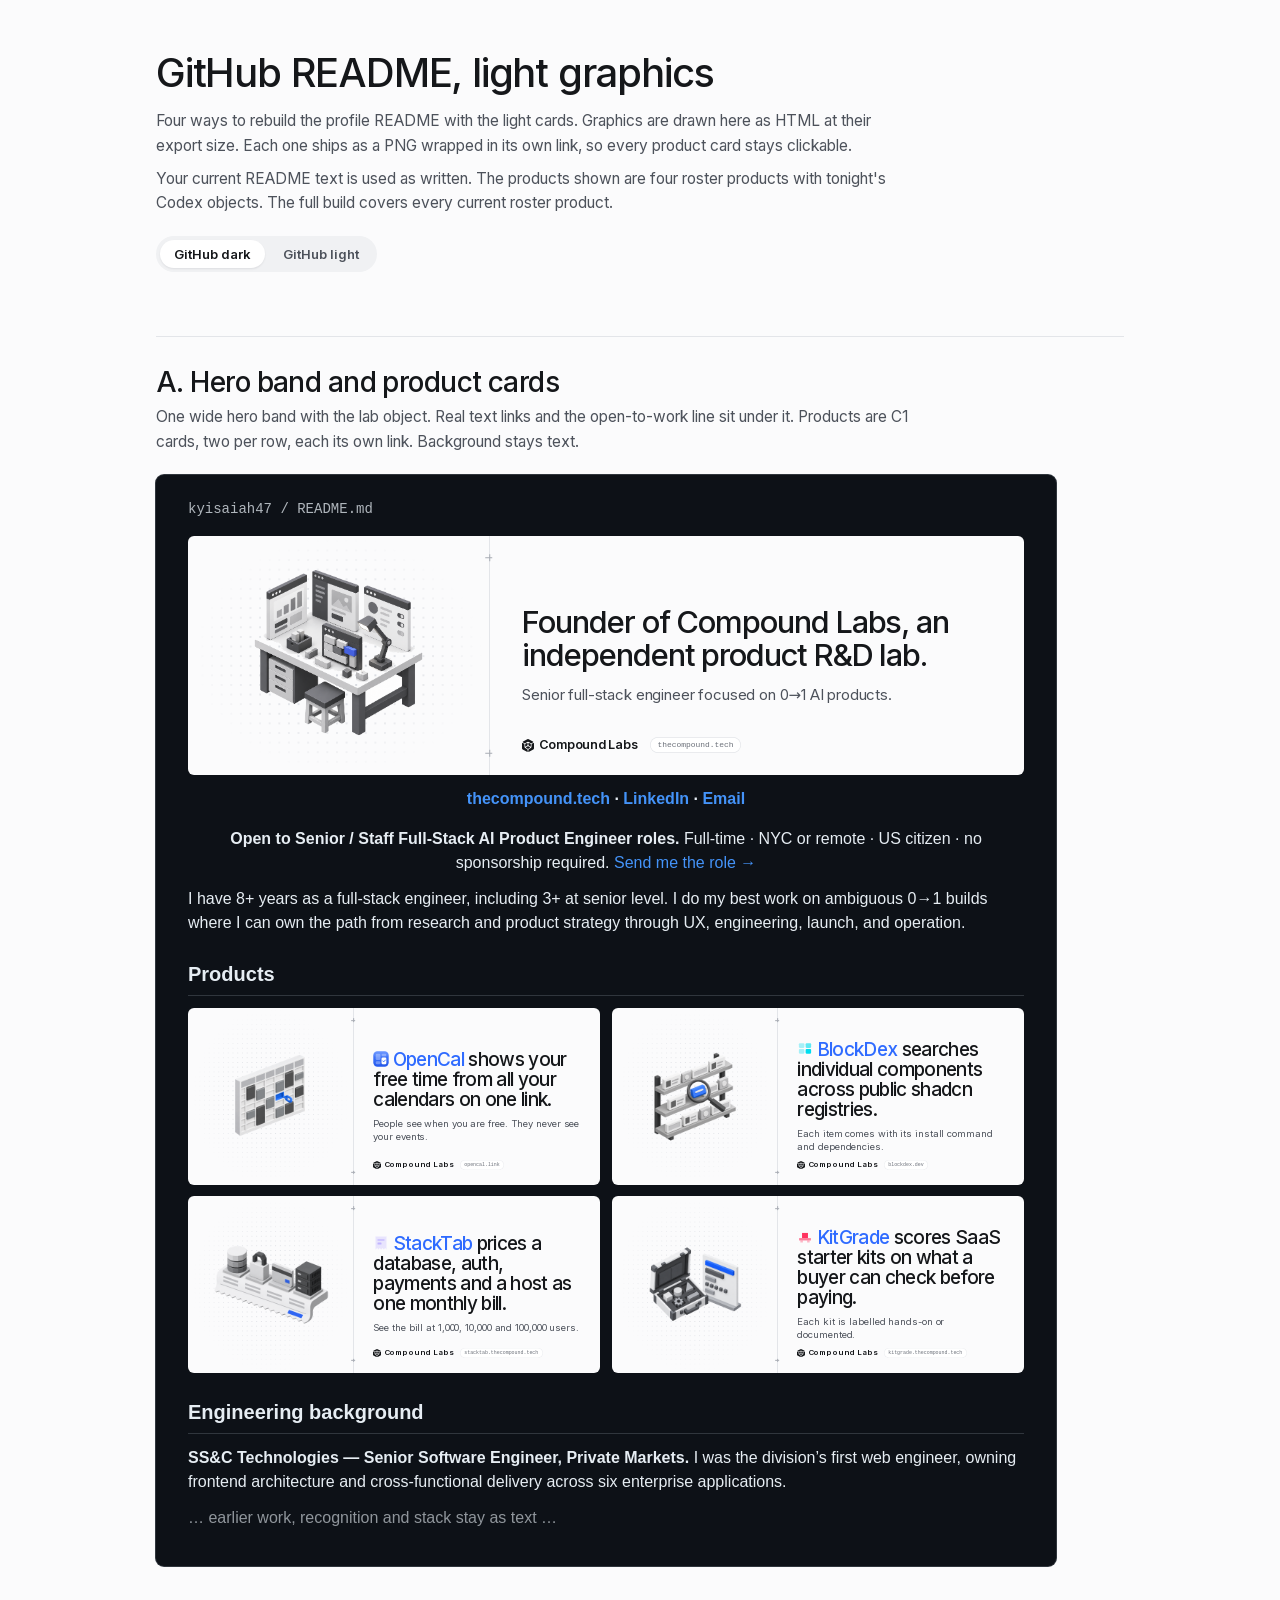
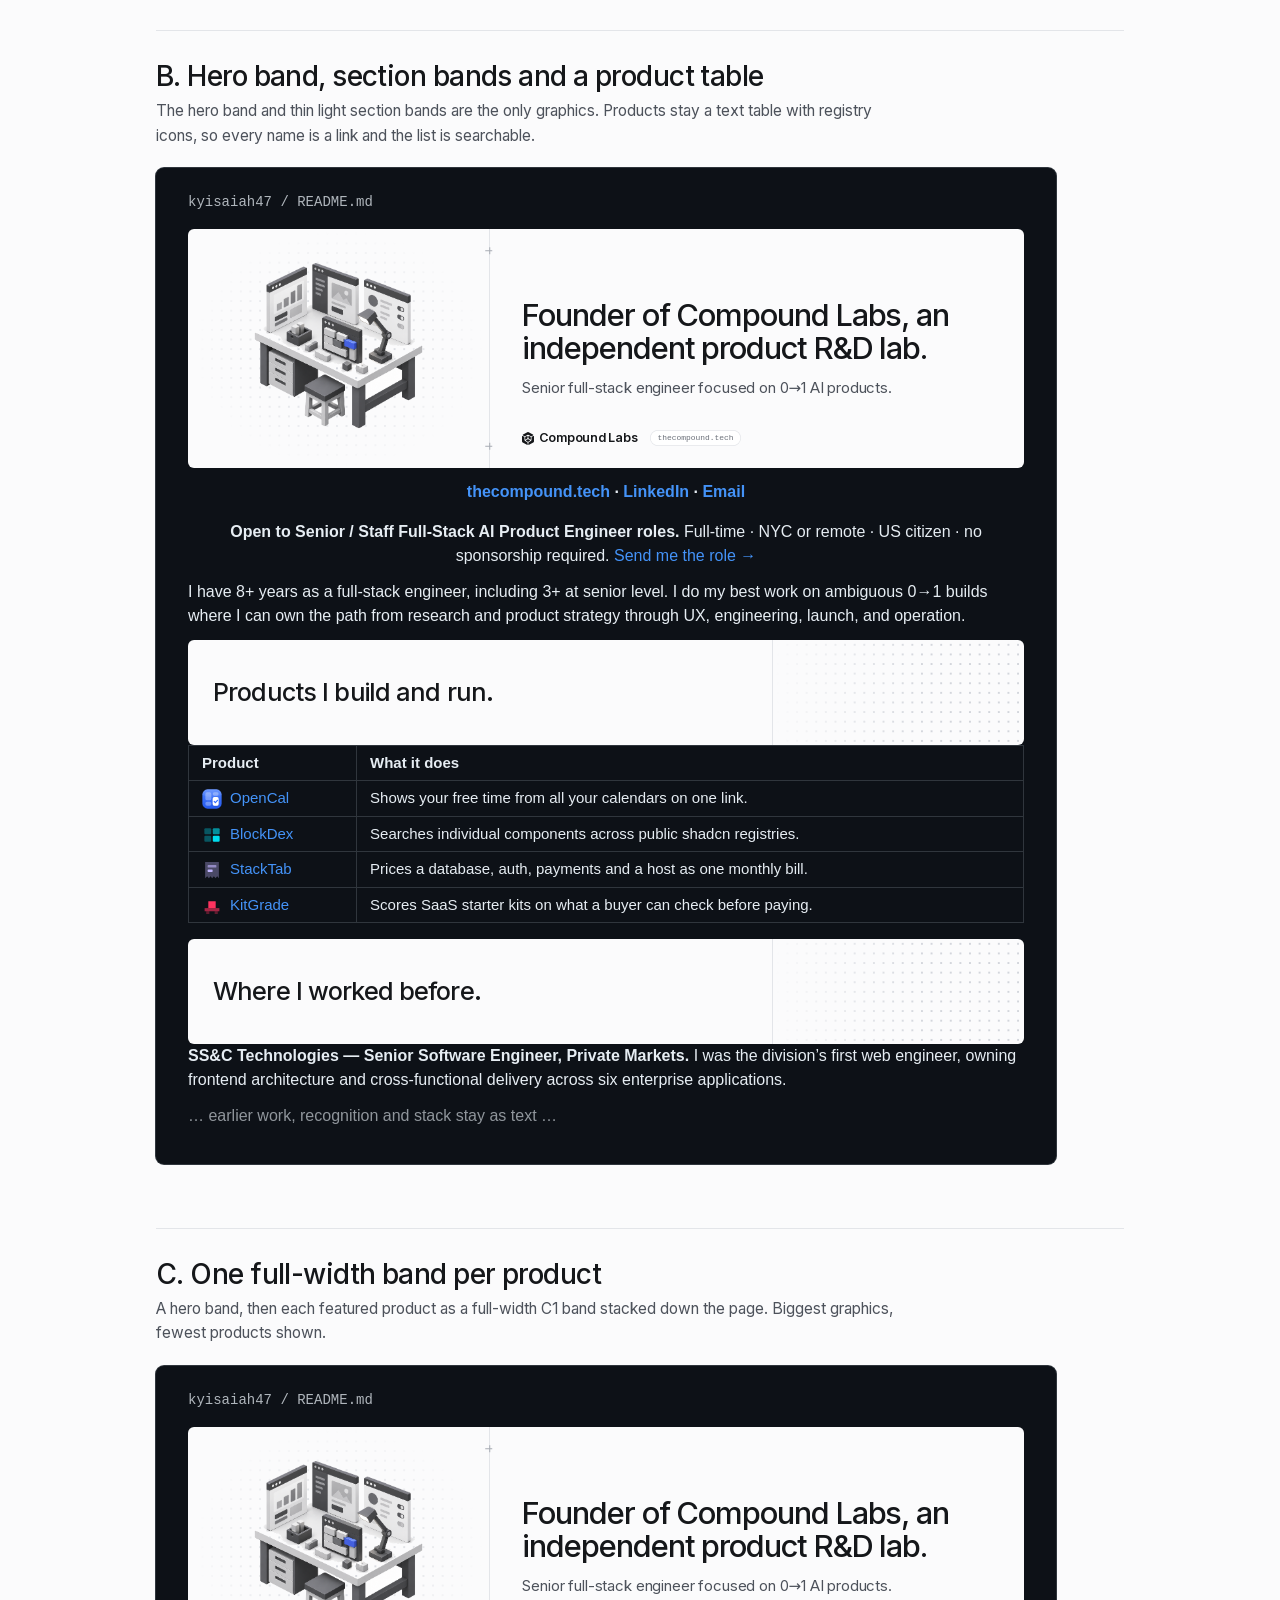
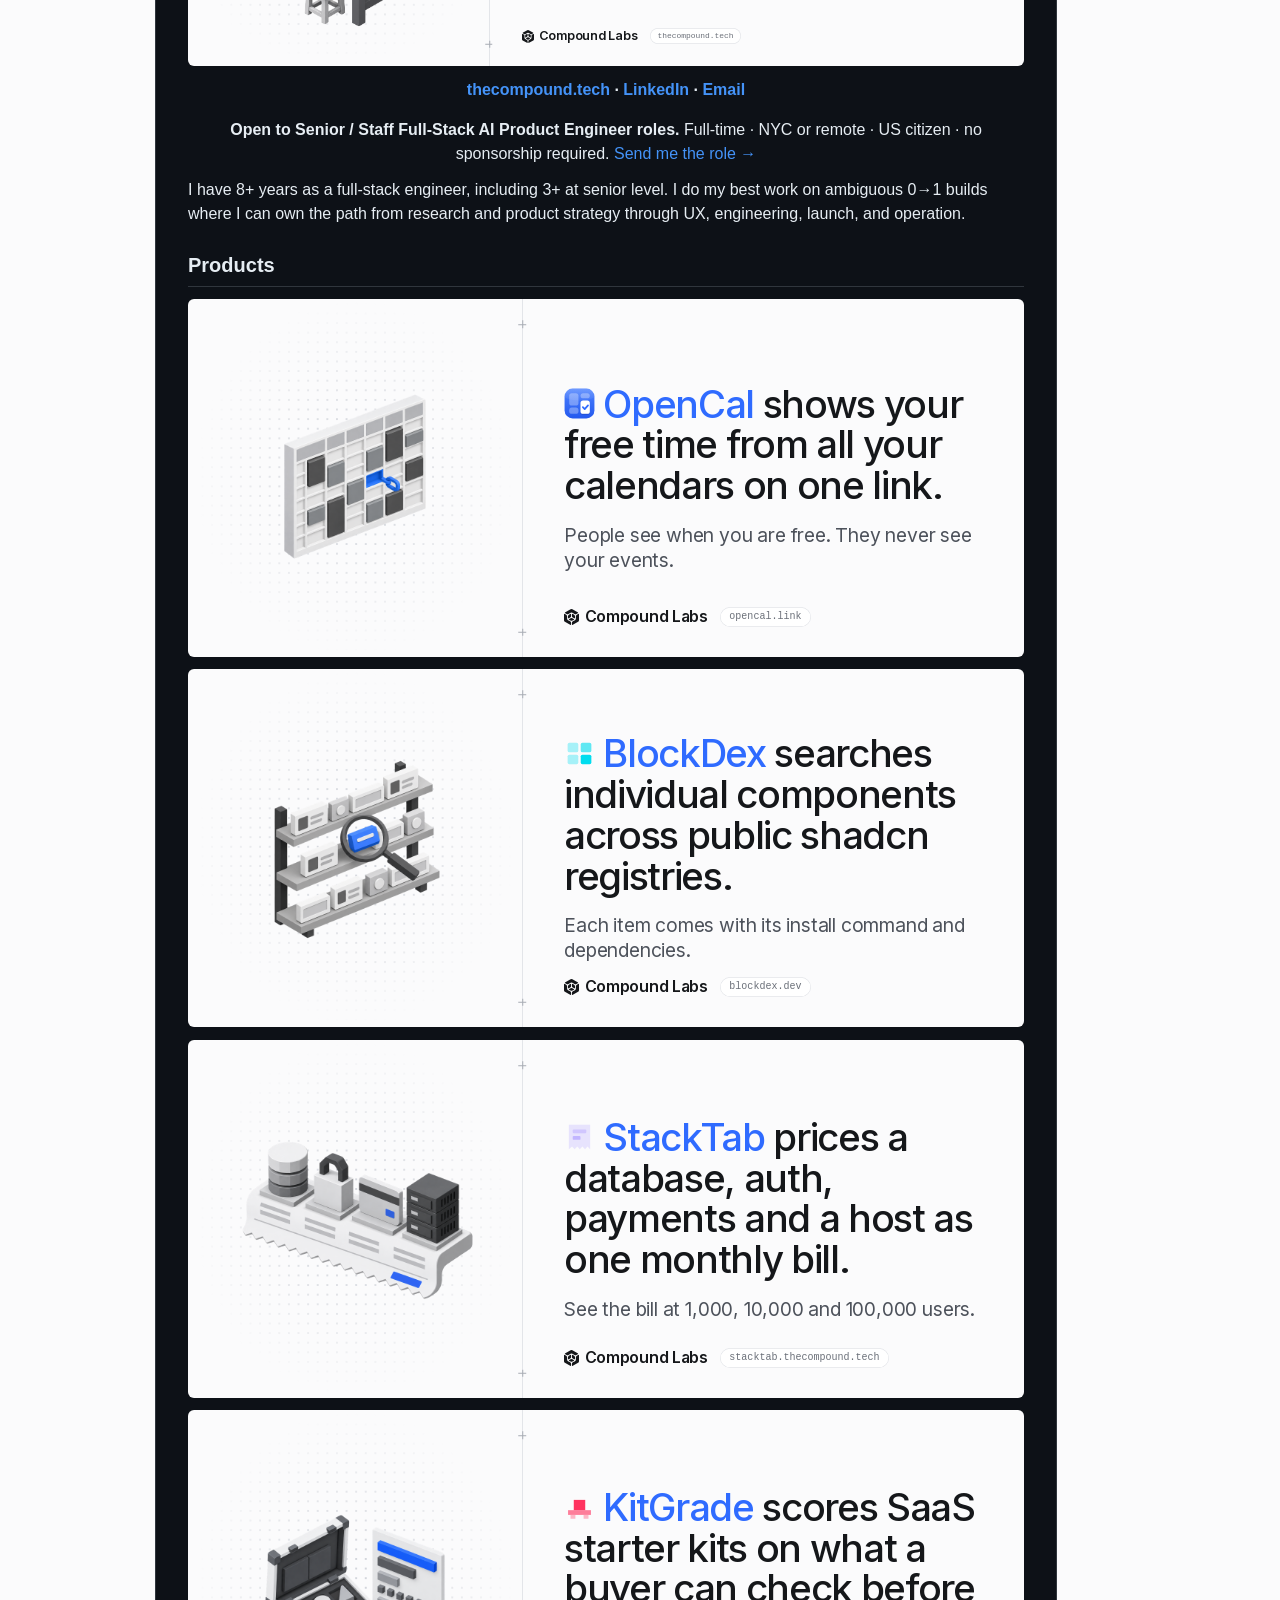
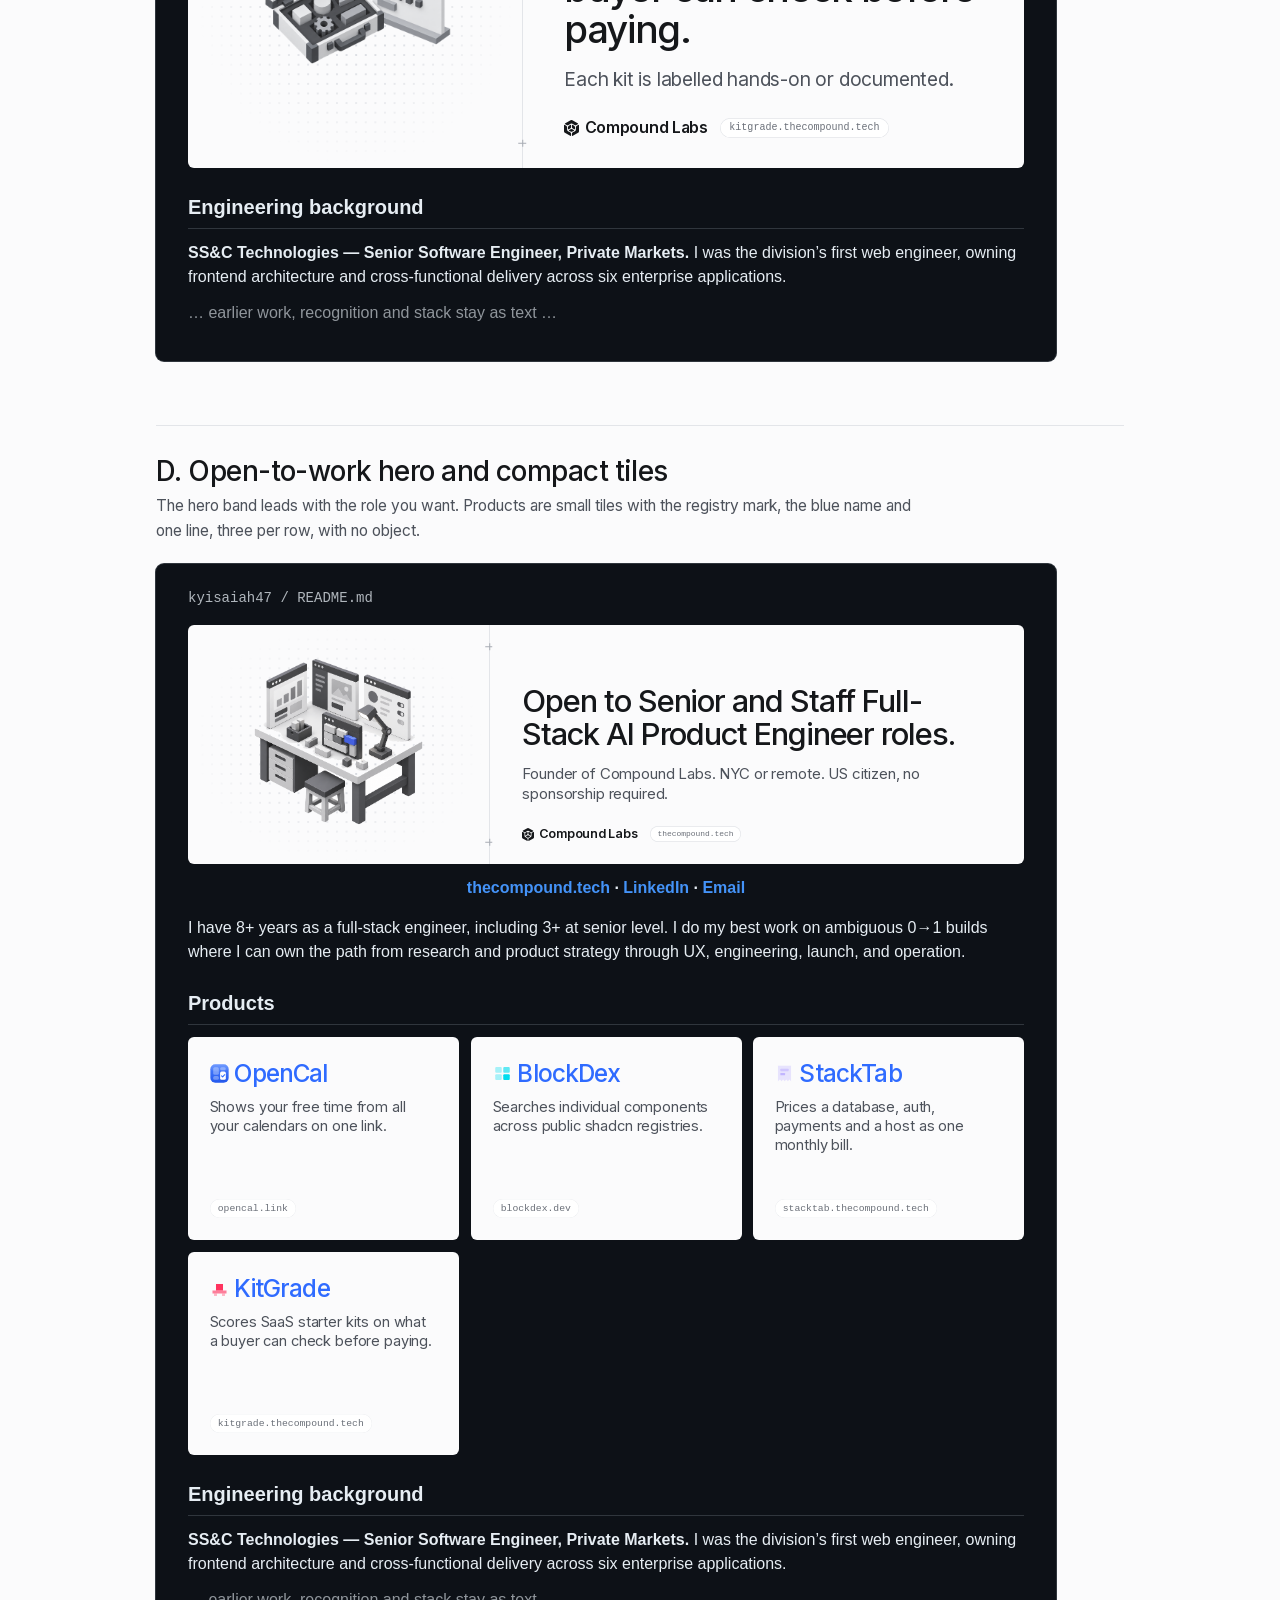
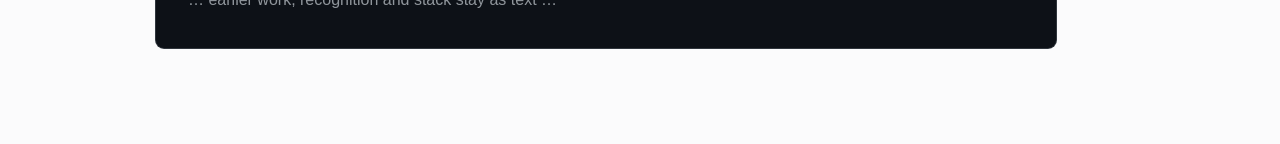
==== review/readme-light-2026-10-16/index.html @ 4b540430 "README review: four light-graphics layouts for the profile README Co-Authored-By: Claude Opus 5.5 (1" ====
<!doctype html>
<html lang="en">
<head>
<meta charset="utf-8">
<meta name="viewport" content="width=device-width,initial-scale=1">
<title>GitHub README review</title>
<style>
@font-face{font-family:Inter;src:url(inter-latin.woff2) format('woff2');font-weight:100 900;font-display:block}
:root{--ground:#fbfbfc;--ink:#15171a;--ink2:#4d525b;--ink3:#6b7079;--rule:#e3e5e9;--blue:#2f6bff}
*{box-sizing:border-box}
body{margin:0;background:var(--ground);color:var(--ink);font-family:Inter,system-ui,sans-serif;-webkit-font-smoothing:antialiased}
.page{max-width:1000px;margin:0 auto;padding:48px 16px 96px}
.page>h1{font-weight:500;letter-spacing:-.03em;font-size:40px;margin:0 0 12px}
.page>p{color:var(--ink2);font-size:15.5px;line-height:1.6;max-width:760px;margin:0 0 8px}
.toggle{display:inline-flex;gap:4px;background:#f0f1f3;border-radius:999px;padding:4px;margin:12px 0 0}
.toggle button{border:0;background:transparent;font:600 13px Inter,sans-serif;color:var(--ink2);padding:6px 14px;border-radius:999px;cursor:pointer}
.toggle button.on{background:#fff;color:var(--ink);box-shadow:0 1px 2px rgba(15,17,20,.08)}
section.v{margin-top:64px;border-top:1px solid var(--rule);padding-top:28px}
section.v>h2{font-weight:500;letter-spacing:-.02em;font-size:28px;margin:0 0 6px}
section.v>p{color:var(--ink2);font-size:15.5px;line-height:1.6;margin:0 0 20px;max-width:760px}
.gh{border-radius:8px;padding:24px 32px;max-width:900px;font-family:-apple-system,BlinkMacSystemFont,"Segoe UI","Noto Sans",Helvetica,Arial,sans-serif;font-size:16px;line-height:1.5}
.gh.dark{background:#0d1117;color:#e6edf3;box-shadow:0 0 0 1px #30363d}
.gh.light{background:#fff;color:#1f2328;box-shadow:0 0 0 1px #d1d9e0}
.gh .bar{font-size:14px;margin-bottom:16px;opacity:.75;font-family:ui-monospace,SFMono-Regular,Menlo,monospace}
.gh h3{font-size:20px;font-weight:600;margin:24px 0 12px;padding-bottom:6px;border-bottom:1px solid #30363d}
.gh.light h3{border-color:#d1d9e0}
.gh a{color:#4493f8;text-decoration:none}.gh.light a{color:#0969da}
.gh p,.gh li{margin:0 0 12px}
.gh .center{text-align:center}
.gh .links{text-align:center;font-weight:600;margin:12px 0 16px}
.gh table{border-collapse:collapse;width:100%;margin:0 0 16px;font-size:15px}
.gh td,.gh th{border:1px solid #30363d;padding:6px 13px;text-align:left}
.gh.light td,.gh.light th{border-color:#d1d9e0}
.gh td img{width:20px;height:20px;vertical-align:middle;margin-right:8px}
.gh .g2{display:grid;grid-template-columns:1fr 1fr;gap:12px;margin:0 0 16px}
.gh .g3{display:grid;grid-template-columns:1fr 1fr 1fr;gap:12px;margin:0 0 16px}
.gh .stack>*{margin-bottom:12px}
.gfx{container-type:inline-size;width:100%;position:relative;overflow:hidden;border-radius:6px;display:block}
.gfx .c{position:absolute;inset:0;font-family:Inter,system-ui,sans-serif;color:var(--ink);background:var(--ground)}
.gfx .dots{position:absolute;inset:0;background-image:radial-gradient(circle,#d3d6dc .09cqw,transparent .11cqw);background-size:1.15cqw 1.15cqw}
.gfx .rail{position:absolute;top:0;bottom:0;width:1px;background:var(--rule)}
.gfx .plus{position:absolute;width:.9cqw;height:.9cqw;transform:translate(-50%,-50%)}
.gfx .plus:before,.gfx .plus:after{content:"";position:absolute;background:#a9adb5}
.gfx .plus:before{left:50%;top:0;width:1px;height:100%}.gfx .plus:after{top:50%;left:0;height:1px;width:100%}
.gfx .obj{position:absolute;object-fit:contain}
.gfx .h{font-weight:500;letter-spacing:-.035em;line-height:1.06;margin:0}
.gfx .s{font-weight:400;letter-spacing:-.01em;line-height:1.3;color:var(--ink2);margin:0}
.gfx .lock{position:absolute;display:flex;align-items:center;gap:.9cqw;font-weight:600;letter-spacing:-.02em;white-space:nowrap}
.gfx .pill{display:inline-flex;align-items:center;font-family:ui-monospace,"SF Mono",Menlo,monospace;font-weight:400;background:#fff;box-shadow:inset 0 0 0 .08cqw var(--rule);border-radius:999px;color:var(--ink3);letter-spacing:0}
.gfx .nm{color:var(--blue)}
.gfx .pm{display:inline-block;height:.8em;width:auto;vertical-align:-.04em;margin-right:.22em}
.gfx .pending{position:absolute;display:flex;align-items:center;justify-content:center;color:var(--ink3);font-size:1.4cqw;border-radius:1cqw;background:repeating-linear-gradient(45deg,#f4f5f7 0 .6cqw,#eceef1 .6cqw 1.2cqw)}
.hero{aspect-ratio:7/2}
.hero .dots{right:auto;width:36cqw;-webkit-mask-image:radial-gradient(ellipse 60% 62% at 50% 50%,#000 15%,transparent 80%);mask-image:radial-gradient(ellipse 60% 62% at 50% 50%,#000 15%,transparent 80%)}
.hero .rail{left:36cqw}.hero .plus.a{left:36cqw;top:2.6cqw}.hero .plus.b{left:36cqw;top:auto;bottom:2.6cqw;transform:translate(-50%,50%)}
.hero .obj{left:2cqw;top:2cqw;width:32cqw;height:24.6cqw}
.hero .txt{position:absolute;left:40cqw;right:4cqw;top:0;bottom:0;display:flex;flex-direction:column;justify-content:center}
.hero .h{font-size:3.7cqw}
.hero .s{font-size:1.8cqw;margin-top:1.6cqw}
.hero .lock{left:40cqw;bottom:2.4cqw;font-size:1.5cqw}
.hero .lock .pill{font-size:.95cqw;height:1.9cqw;padding:0 .9cqw;margin-left:.6cqw}
.card{aspect-ratio:7/3}
.card .dots{right:auto;width:40cqw;-webkit-mask-image:radial-gradient(ellipse 60% 62% at 50% 50%,#000 15%,transparent 80%);mask-image:radial-gradient(ellipse 60% 62% at 50% 50%,#000 15%,transparent 80%)}
.card .rail{left:40cqw}.card .plus.a{left:40cqw;top:3cqw}.card .plus.b{left:40cqw;top:auto;bottom:3cqw;transform:translate(-50%,50%)}
.card .obj{left:3cqw;top:4cqw;width:34cqw;height:34.8cqw}
.card .txt{position:absolute;left:45cqw;right:5cqw;top:0;bottom:0;display:flex;flex-direction:column;justify-content:center}
.card .h{font-size:4.6cqw}
.card .s{font-size:2.3cqw;margin-top:2cqw}
.card .lock{left:45cqw;bottom:3.4cqw;font-size:1.9cqw}
.card .lock .pill{font-size:1.2cqw;height:2.4cqw;padding:0 1.1cqw;margin-left:.6cqw}
.tile{aspect-ratio:4/3}
.tile .dots{-webkit-mask-image:radial-gradient(ellipse 70% 60% at 80% 20%,#000 10%,transparent 75%);mask-image:radial-gradient(ellipse 70% 60% at 80% 20%,#000 10%,transparent 75%)}
.tile .txt{position:absolute;left:8cqw;right:8cqw;top:9cqw}
.tile .h{font-size:9cqw}
.tile .s{font-size:5.4cqw;margin-top:4cqw}
.tile .pill{position:absolute;left:8cqw;bottom:8cqw;font-size:3.6cqw;height:7cqw;padding:0 3cqw}
.band{aspect-ratio:8/1}
.band .dots{left:auto;width:30cqw;-webkit-mask-image:linear-gradient(90deg,transparent,#000 60%);mask-image:linear-gradient(90deg,transparent,#000 60%)}
.band .txt{position:absolute;left:3cqw;top:0;bottom:0;display:flex;align-items:center}
.band .h{font-size:3cqw}
.band .rail{left:auto;right:30cqw}
</style>
</head>
<body>
<div class="page">
  <h1>GitHub README, light graphics</h1>
  <p>Four ways to rebuild the profile README with the light cards. Graphics are drawn here as HTML at their export size. Each one ships as a PNG wrapped in its own link, so every product card stays clickable.</p>
  <p>Your current README text is used as written. The products shown are four roster products with tonight's Codex objects. The full build covers every current roster product.</p>
  <div class="toggle"><button data-t="dark" class="on">GitHub dark</button><button data-t="light">GitHub light</button></div>
  <div id="variants"></div>
</div>
<script>
const LAB = "<span class=\"compound-lockup\" data-compound-lockup=\"1\" style=\"display:inline-flex;align-items:center;gap:0.34em;white-space:nowrap\"><img src=\"[data-uri]\" alt=\"\" style=\"display:block;flex:none;height:1.05em;width:auto;margin:0;padding:0\"><span>Compound Labs</span></span>";
const CL = "Compound Labs";
const P = [
  { key:'opencal', name:'OpenCal', url:'opencal.link', h:'shows your free time from all your calendars on one link.', s:'People see when you are free. They never see your events.' },
  { key:'blockdex', name:'BlockDex', url:'blockdex.dev', h:'searches individual components across public shadcn registries.', s:'Each item comes with its install command and dependencies.' },
  { key:'stacktab', name:'StackTab', url:'stacktab.thecompound.tech', h:'prices a database, auth, payments and a host as one monthly bill.', s:'See the bill at 1,000, 10,000 and 100,000 users.' },
  { key:'kitgrade', name:'KitGrade', url:'kitgrade.thecompound.tech', h:'scores SaaS starter kits on what a buyer can check before paying.', s:'Each kit is labelled hands-on or documented.' },
];
const obj = (k, cls='obj') => `<img class="${cls}" src="objects/${k}.png" alt="" onerror="this.outerHTML='<div class=&quot;${cls} pending&quot;>Codex object rendering</div>'">`;
const mark = (k) => `<img class="pm" src="marks/${k}.svg" alt="">`;
const grid = '<div class="dots"></div><div class="rail"></div><div class="plus a"></div><div class="plus b"></div>';
const hero = (h, s, pill='thecompound.tech') => `<a class="gfx hero"><div class="c">${grid}${obj('hero')}<div class="txt"><p class="h">${h}</p><p class="s">${s}</p></div><div class="lock">${LAB}<span class="pill">${pill}</span></div></div></a>`;
const card = (p) => `<a class="gfx card" href="https://${p.url}"><div class="c">${grid}${obj(p.key)}<div class="txt"><p class="h">${mark(p.key)}<span class="nm">${p.name}</span> ${p.h}</p><p class="s">${p.s}</p></div><div class="lock">${LAB}<span class="pill">${p.url}</span></div></div></a>`;
const tile = (p) => `<a class="gfx tile" href="https://${p.url}"><div class="c"><div class="dots"></div><div class="txt"><p class="h">${mark(p.key)}<span class="nm">${p.name}</span></p><p class="s">${p.h.charAt(0).toUpperCase()+p.h.slice(1)}</p></div><span class="pill">${p.url}</span></div></a>`;
const band = (t) => `<div class="gfx band"><div class="c"><div class="dots"></div><div class="rail"></div><div class="txt"><p class="h">${t}</p></div></div></div>`;
const links = `<p class="links"><a>thecompound.tech</a> · <a>LinkedIn</a> · <a>Email</a></p>`;
const otw = `<p class="center"><strong>Open to Senior / Staff Full-Stack AI Product Engineer roles.</strong> Full-time · NYC or remote · US citizen · no sponsorship required. <a>Send me the role →</a></p>`;
const intro = `<p>I have 8+ years as a full-stack engineer, including 3+ at senior level. I do my best work on ambiguous 0→1 builds where I can own the path from research and product strategy through UX, engineering, launch, and operation.</p>`;
const bg = `<h3>Engineering background</h3><p><strong>SS&amp;C Technologies — Senior Software Engineer, Private Markets.</strong> I was the division’s first web engineer, owning frontend architecture and cross-functional delivery across six enterprise applications.</p><p style="opacity:.6">… earlier work, recognition and stack stay as text …</p>`;
const table = `<table><tr><th>Product</th><th>What it does</th></tr>${P.map(p=>`<tr><td nowrap><img src="marks/${p.key}.svg" alt=""><a>${p.name}</a></td><td>${p.h.charAt(0).toUpperCase()+p.h.slice(1)}</td></tr>`).join('')}</table>`;
const H = `Founder of ${CL}, an independent product R&amp;D lab.`;
const S = 'Senior full-stack engineer focused on 0→1 AI products.';
const V = [
  { id:'A', t:'A. Hero band and product cards', n:'One wide hero band with the lab object. Real text links and the open-to-work line sit under it. Products are C1 cards, two per row, each its own link. Background stays text.',
    body:()=>`${hero(H,S)}${links}${otw}${intro}<h3>Products</h3><div class="g2">${P.map(card).join('')}</div>${bg}` },
  { id:'B', t:'B. Hero band, section bands and a product table', n:'The hero band and thin light section bands are the only graphics. Products stay a text table with registry icons, so every name is a link and the list is searchable.',
    body:()=>`${hero(H,S)}${links}${otw}${intro}${band('Products I build and run.')}${table}${band('Where I worked before.')}${bg.replace('<h3>Engineering background</h3>','')}` },
  { id:'C', t:'C. One full-width band per product', n:'A hero band, then each featured product as a full-width C1 band stacked down the page. Biggest graphics, fewest products shown.',
    body:()=>`${hero(H,S)}${links}${otw}${intro}<h3>Products</h3><div class="stack">${P.map(card).join('')}</div>${bg}` },
  { id:'D', t:'D. Open-to-work hero and compact tiles', n:'The hero band leads with the role you want. Products are small tiles with the registry mark, the blue name and one line, three per row, with no object.',
    body:()=>`${hero('Open to Senior and Staff Full-Stack AI Product Engineer roles.',`Founder of ${CL}. NYC or remote. US citizen, no sponsorship required.`)}${links}${intro}<h3>Products</h3><div class="g3">${P.map(tile).join('')}</div>${bg}` },
];
function render(theme){
  document.getElementById('variants').innerHTML = V.map(v=>`<section class="v"><h2>${v.t}</h2><p>${v.n}</p><div class="gh ${theme}"><div class="bar">kyisaiah47 / README.md</div>${v.body()}</div></section>`).join('');
}
render('dark');
document.querySelectorAll('.toggle button').forEach(b=>b.onclick=()=>{document.querySelectorAll('.toggle button').forEach(x=>x.classList.toggle('on',x===b));render(b.dataset.t);});
</script>
</body>
</html>
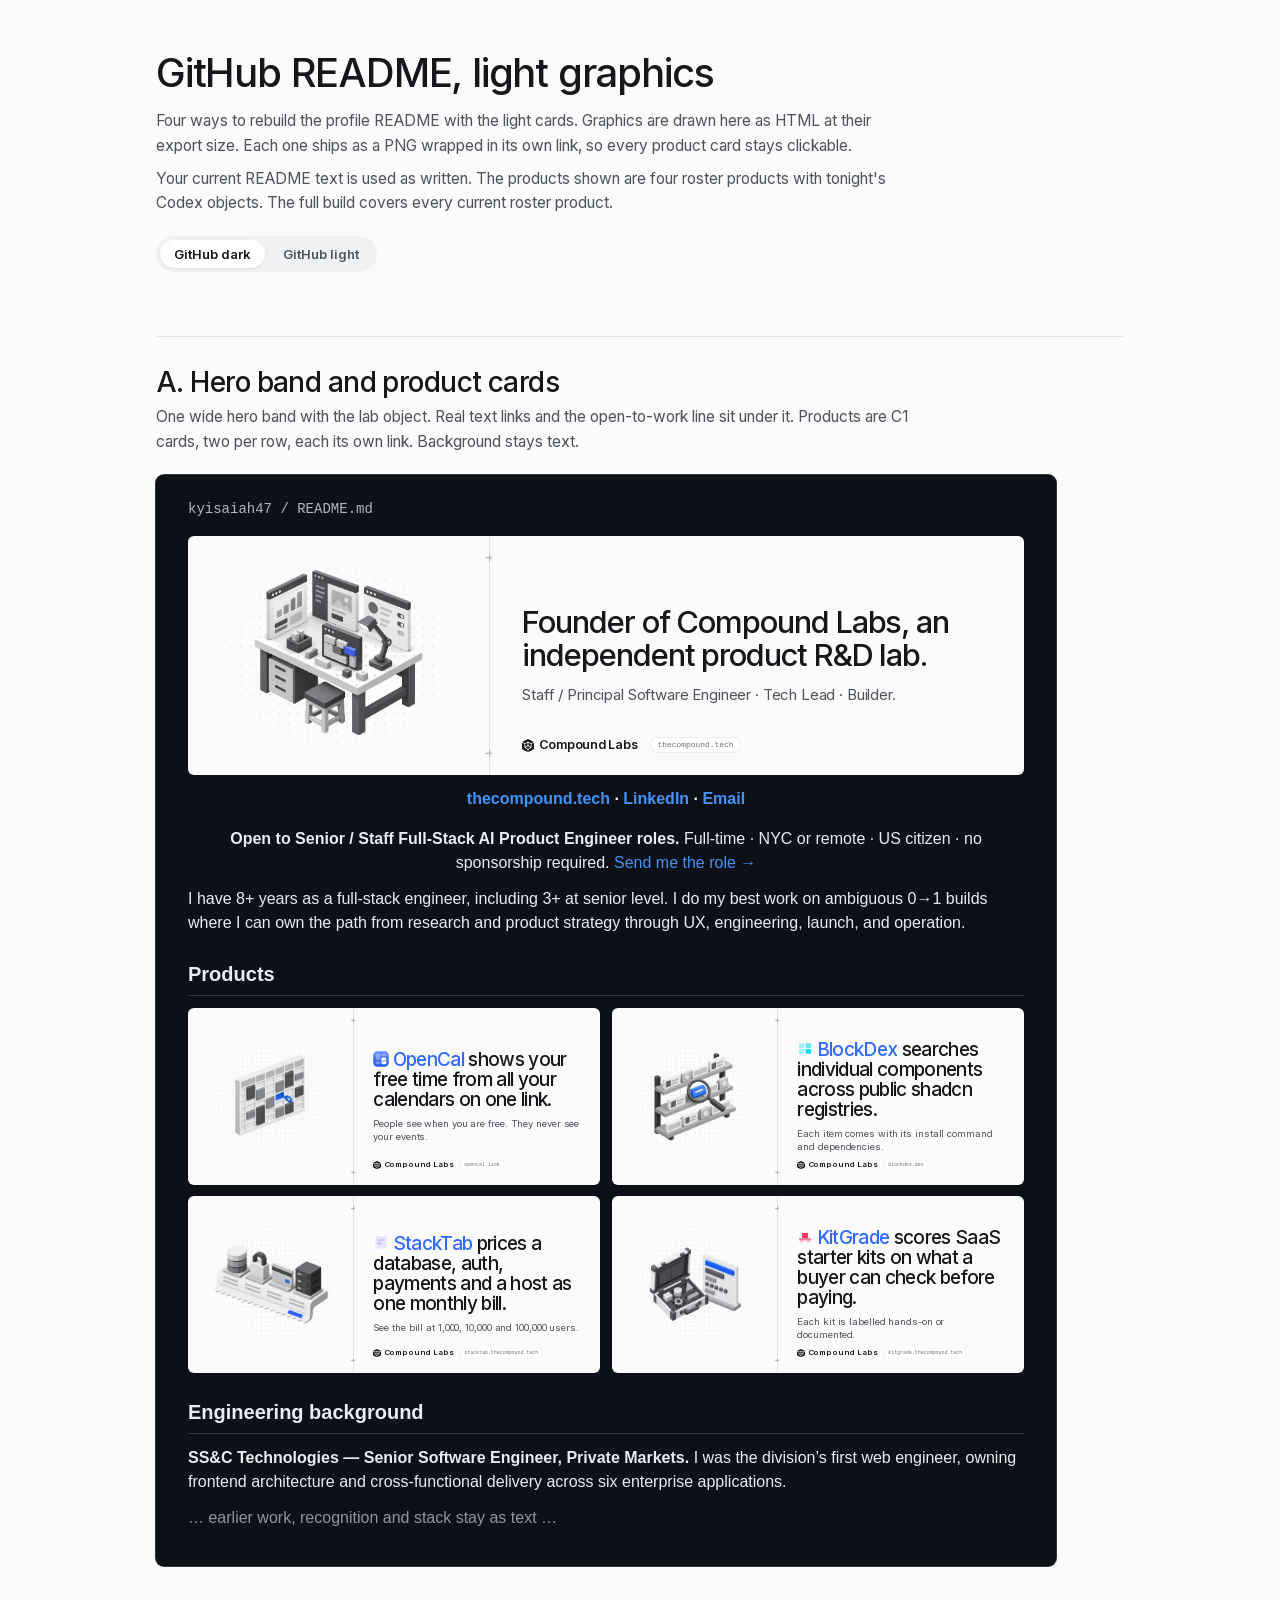
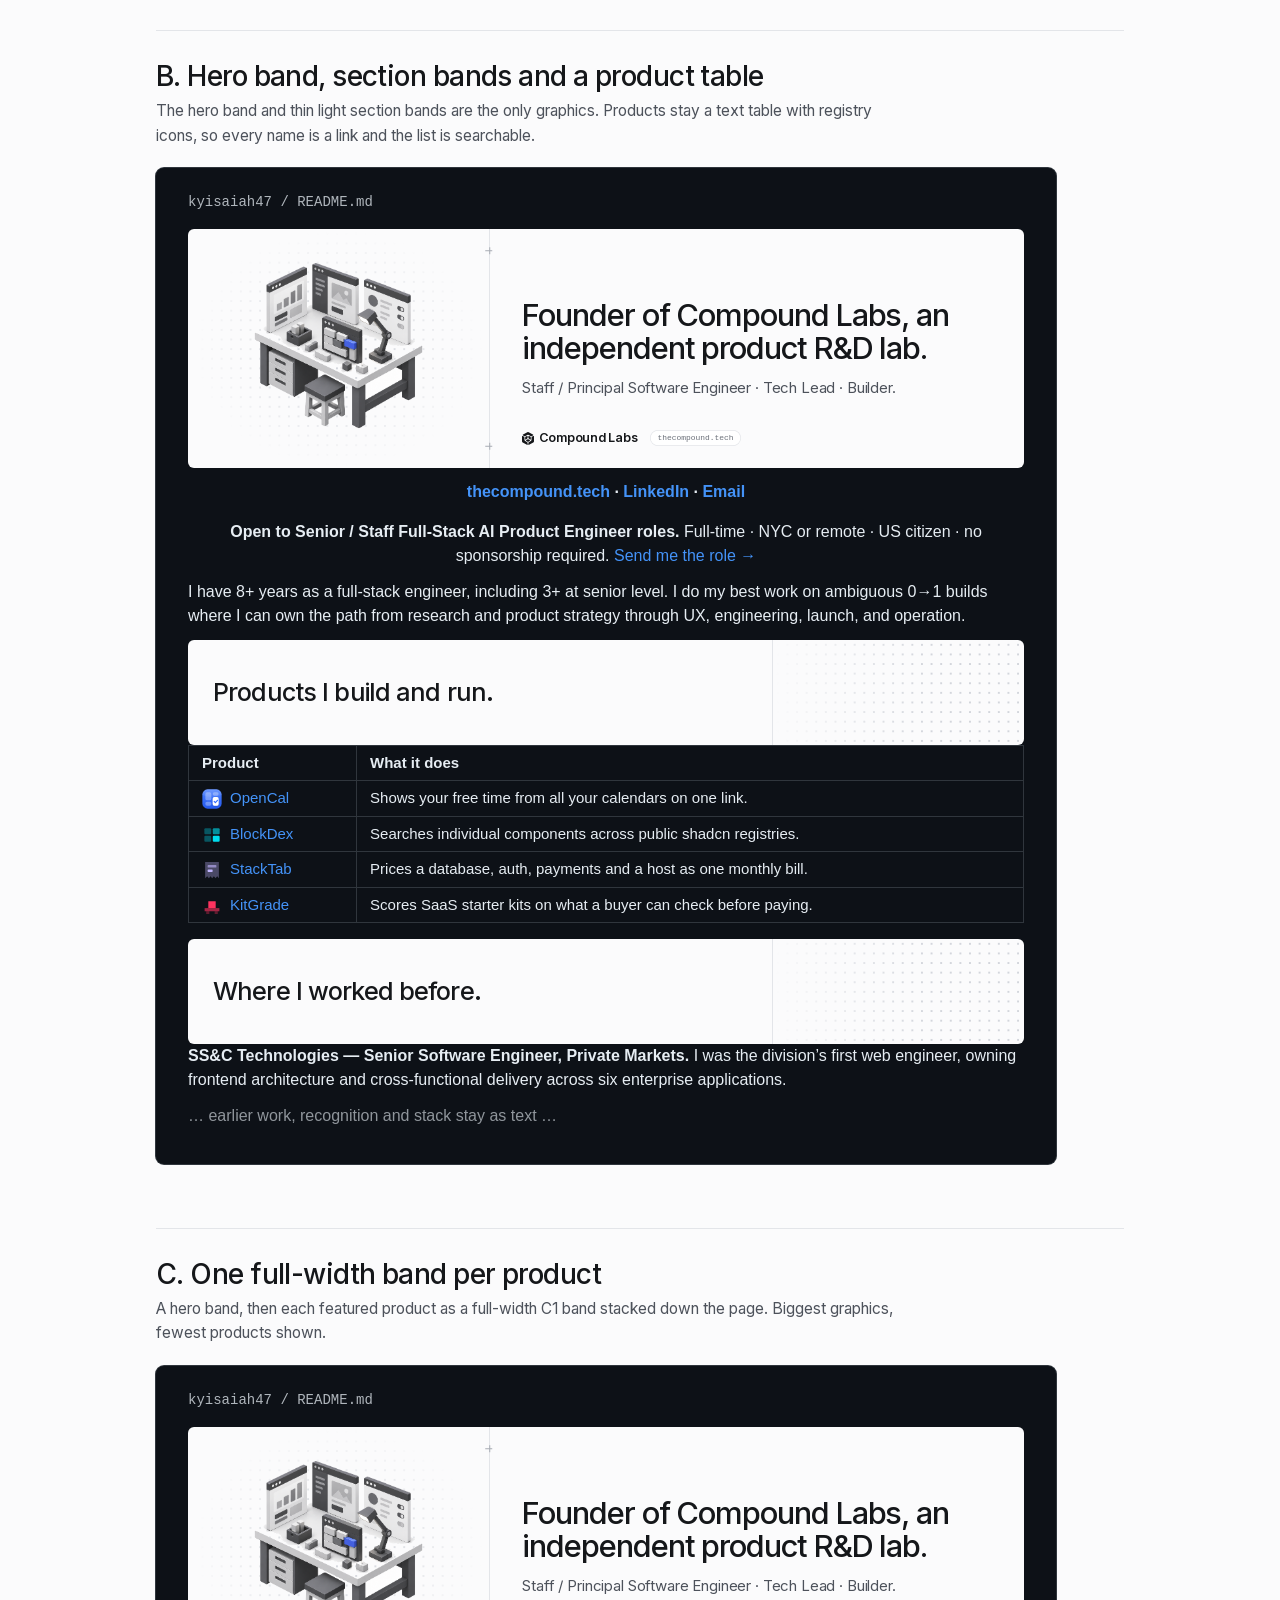
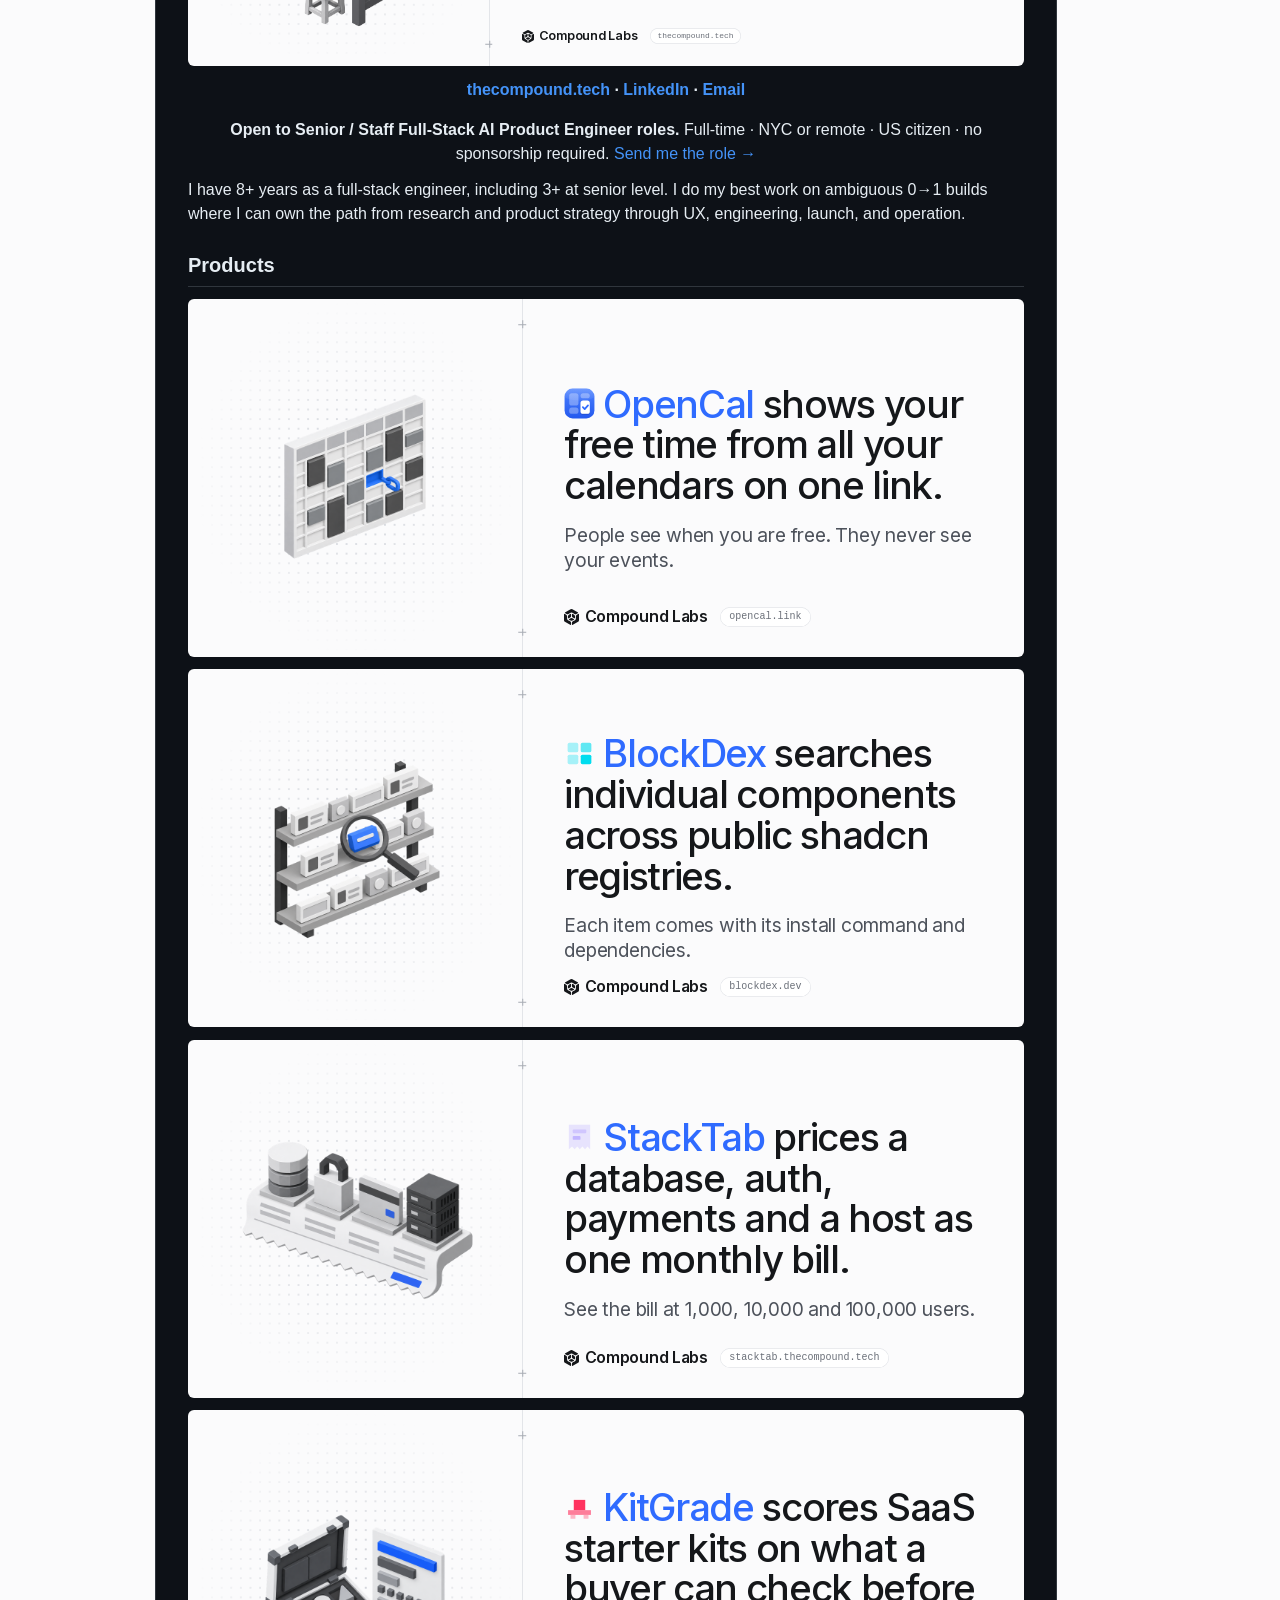
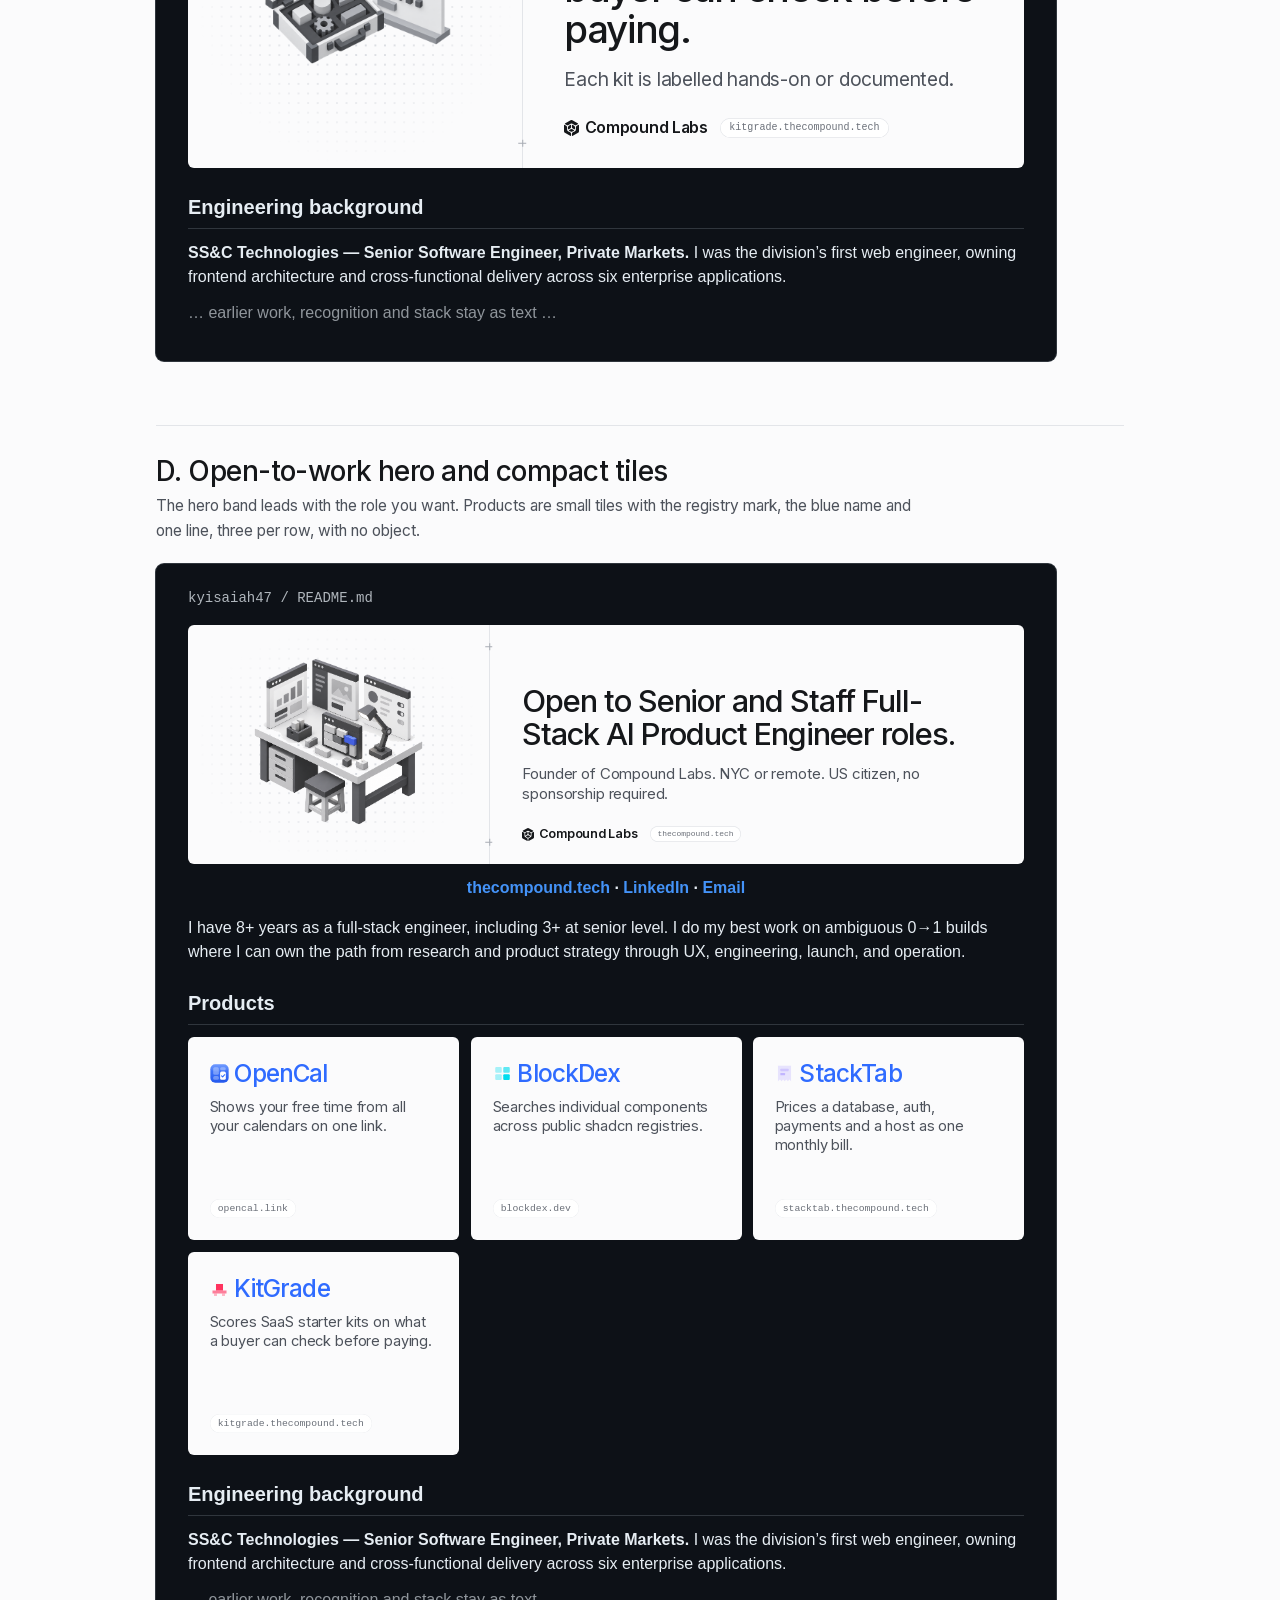
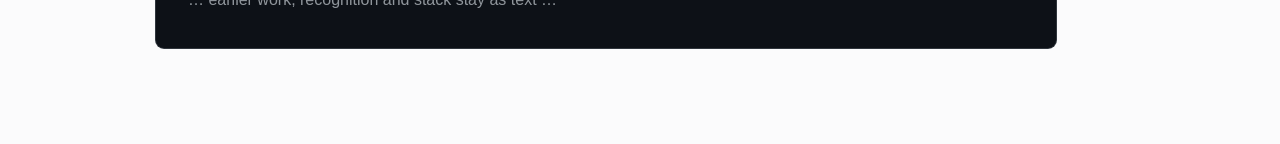
==== commit 394b9a8a: "README review: hero sentence is the resume role line Co-Authored-By: Claude Opus 5.5 (1M context) <n" ====
--- a/review/readme-light-2026-10-16/index.html
+++ b/review/readme-light-2026-10-16/index.html
@@ -111,7 +111,7 @@
 const bg = `<h3>Engineering background</h3><p><strong>SS&amp;C Technologies — Senior Software Engineer, Private Markets.</strong> I was the division’s first web engineer, owning frontend architecture and cross-functional delivery across six enterprise applications.</p><p style="opacity:.6">… earlier work, recognition and stack stay as text …</p>`;
 const table = `<table><tr><th>Product</th><th>What it does</th></tr>${P.map(p=>`<tr><td nowrap><img src="marks/${p.key}.svg" alt=""><a>${p.name}</a></td><td>${p.h.charAt(0).toUpperCase()+p.h.slice(1)}</td></tr>`).join('')}</table>`;
 const H = `Founder of ${CL}, an independent product R&amp;D lab.`;
-const S = 'Senior full-stack engineer focused on 0→1 AI products.';
+const S = 'Staff / Principal Software Engineer · Tech Lead · Builder.';
 const V = [
   { id:'A', t:'A. Hero band and product cards', n:'One wide hero band with the lab object. Real text links and the open-to-work line sit under it. Products are C1 cards, two per row, each its own link. Background stays text.',
     body:()=>`${hero(H,S)}${links}${otw}${intro}<h3>Products</h3><div class="g2">${P.map(card).join('')}</div>${bg}` },
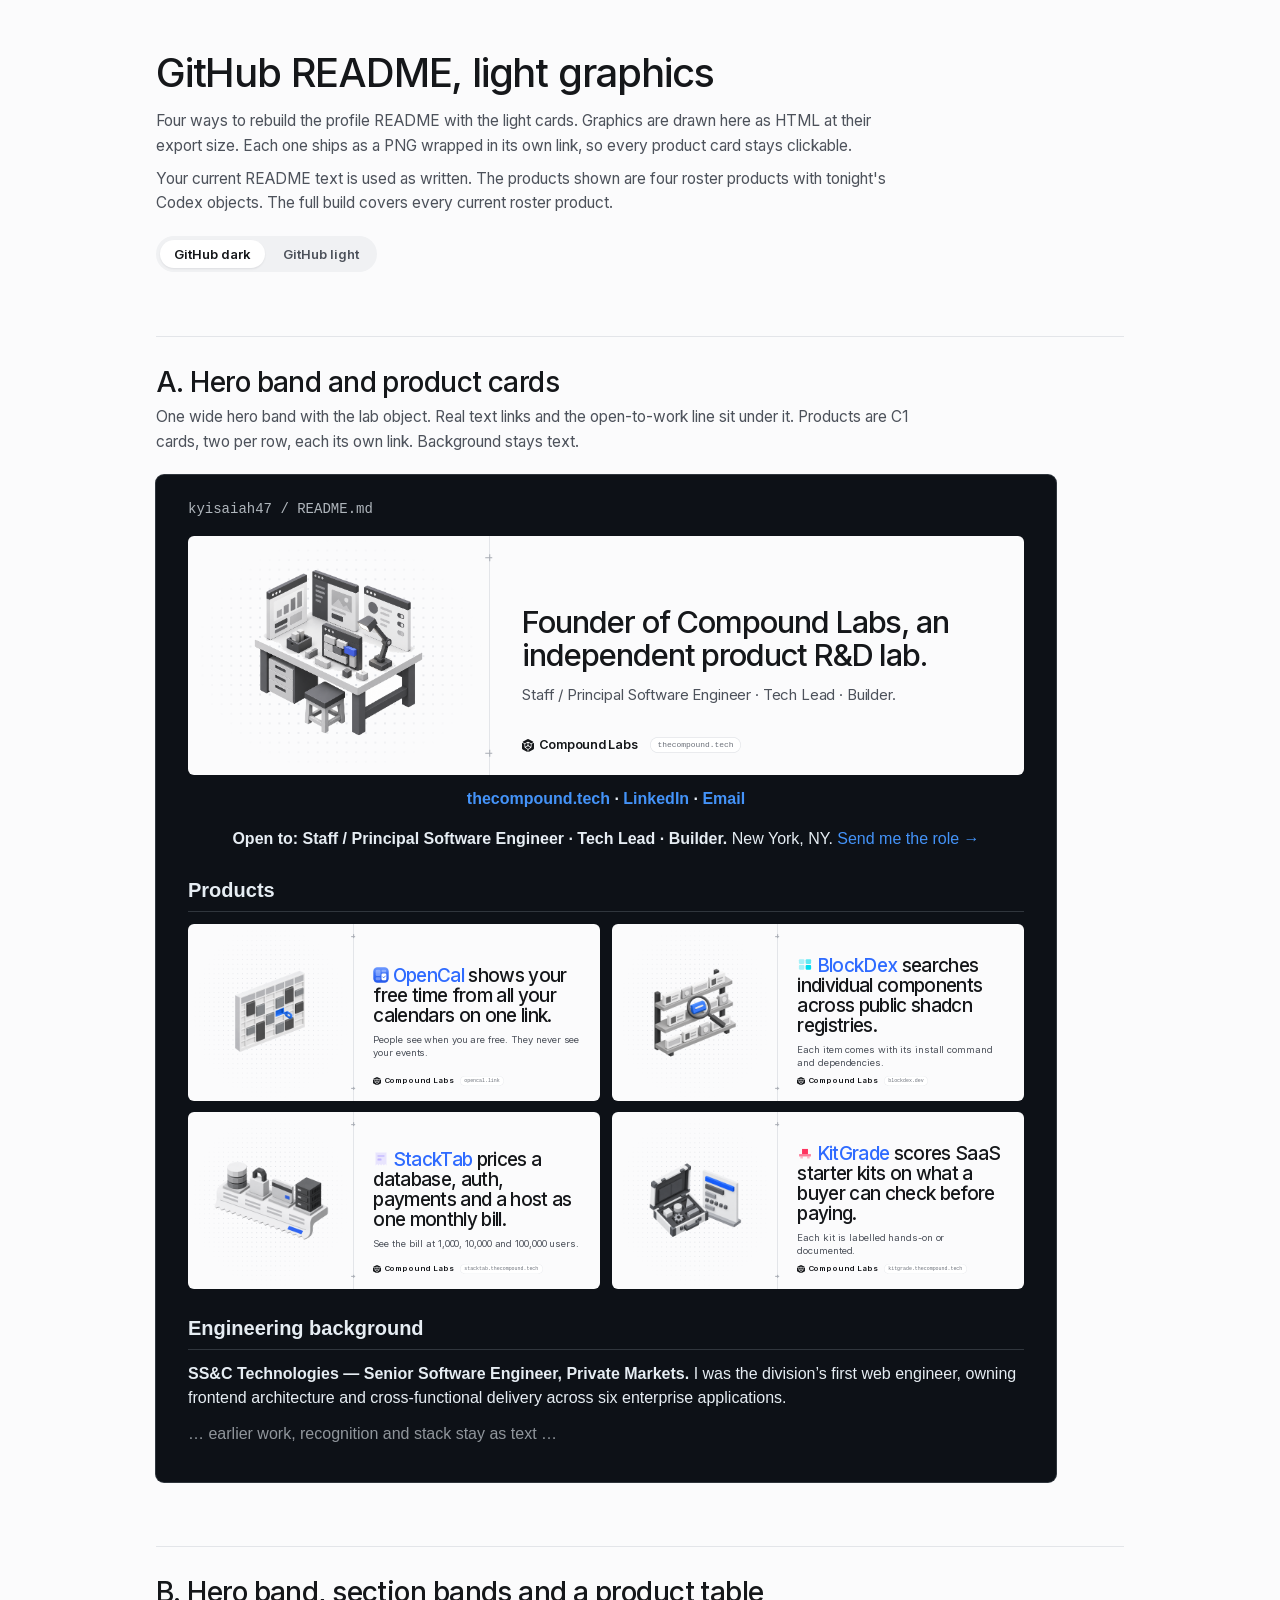
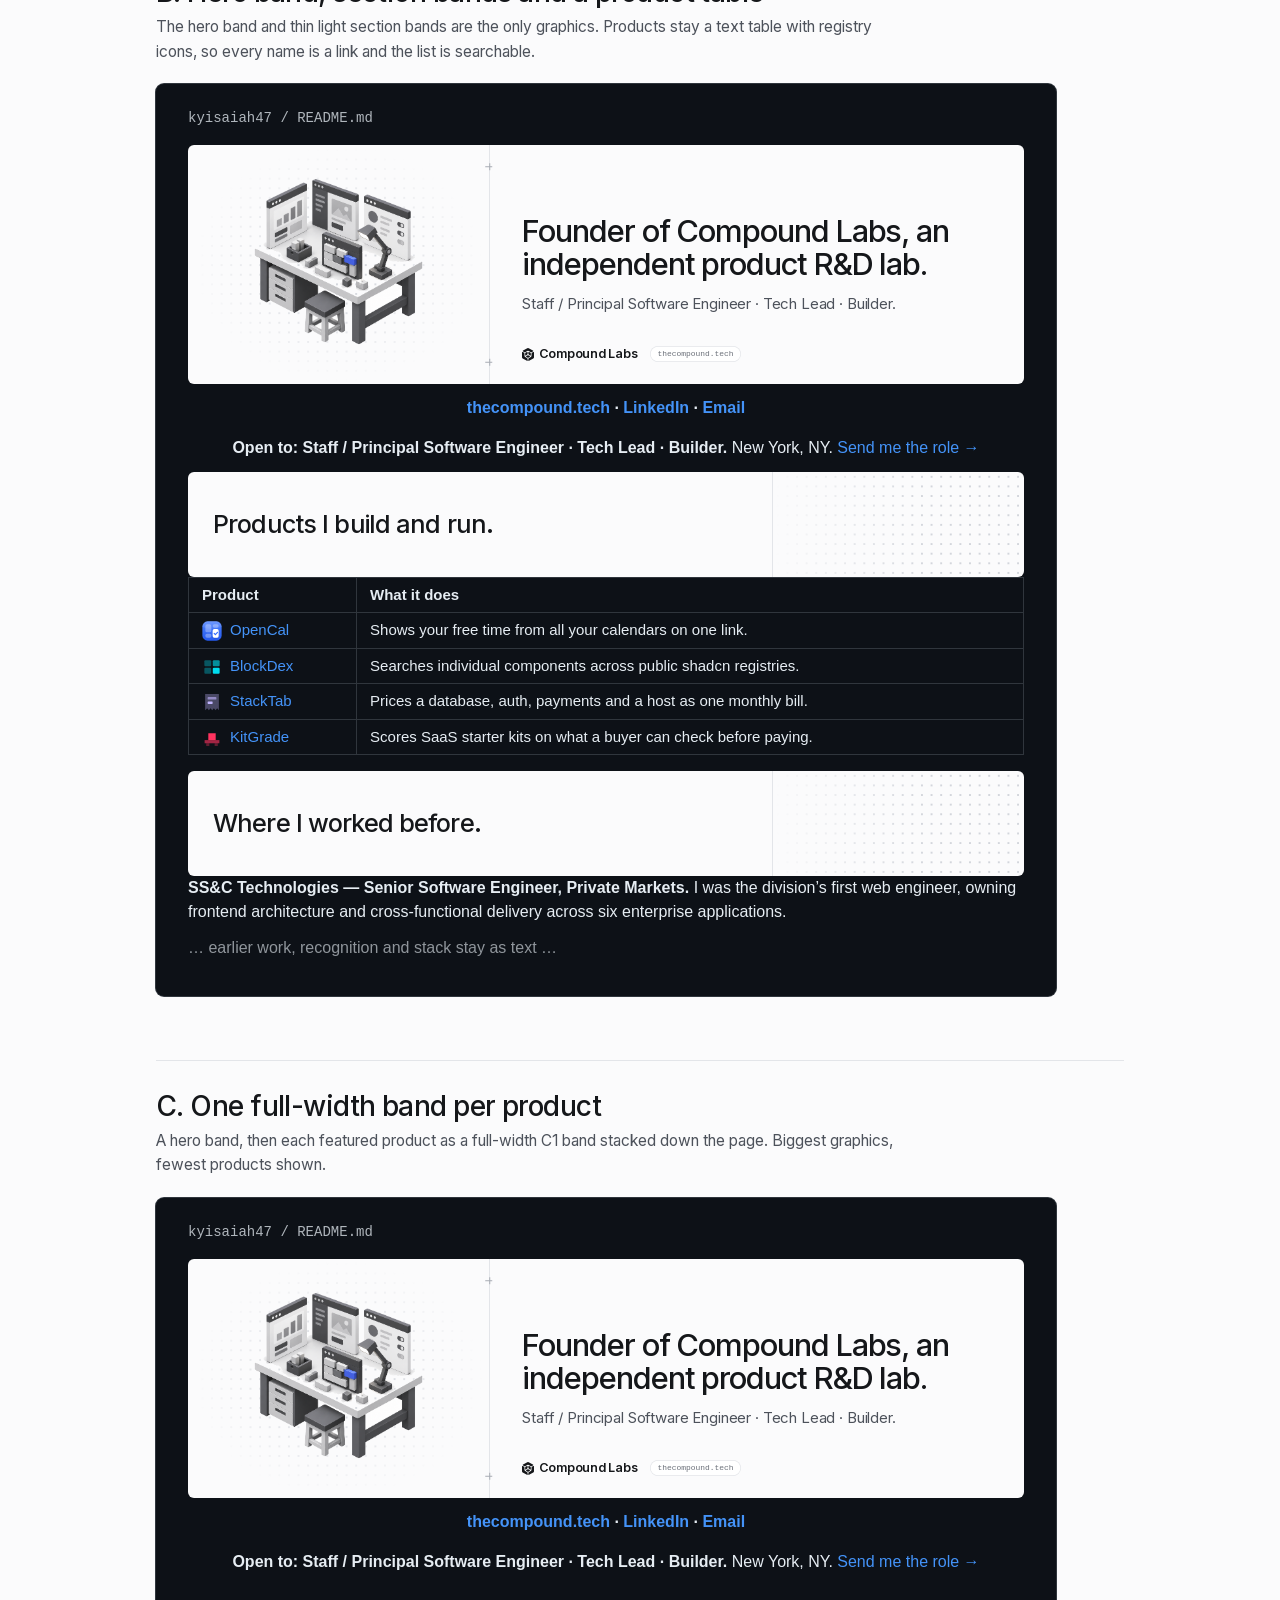
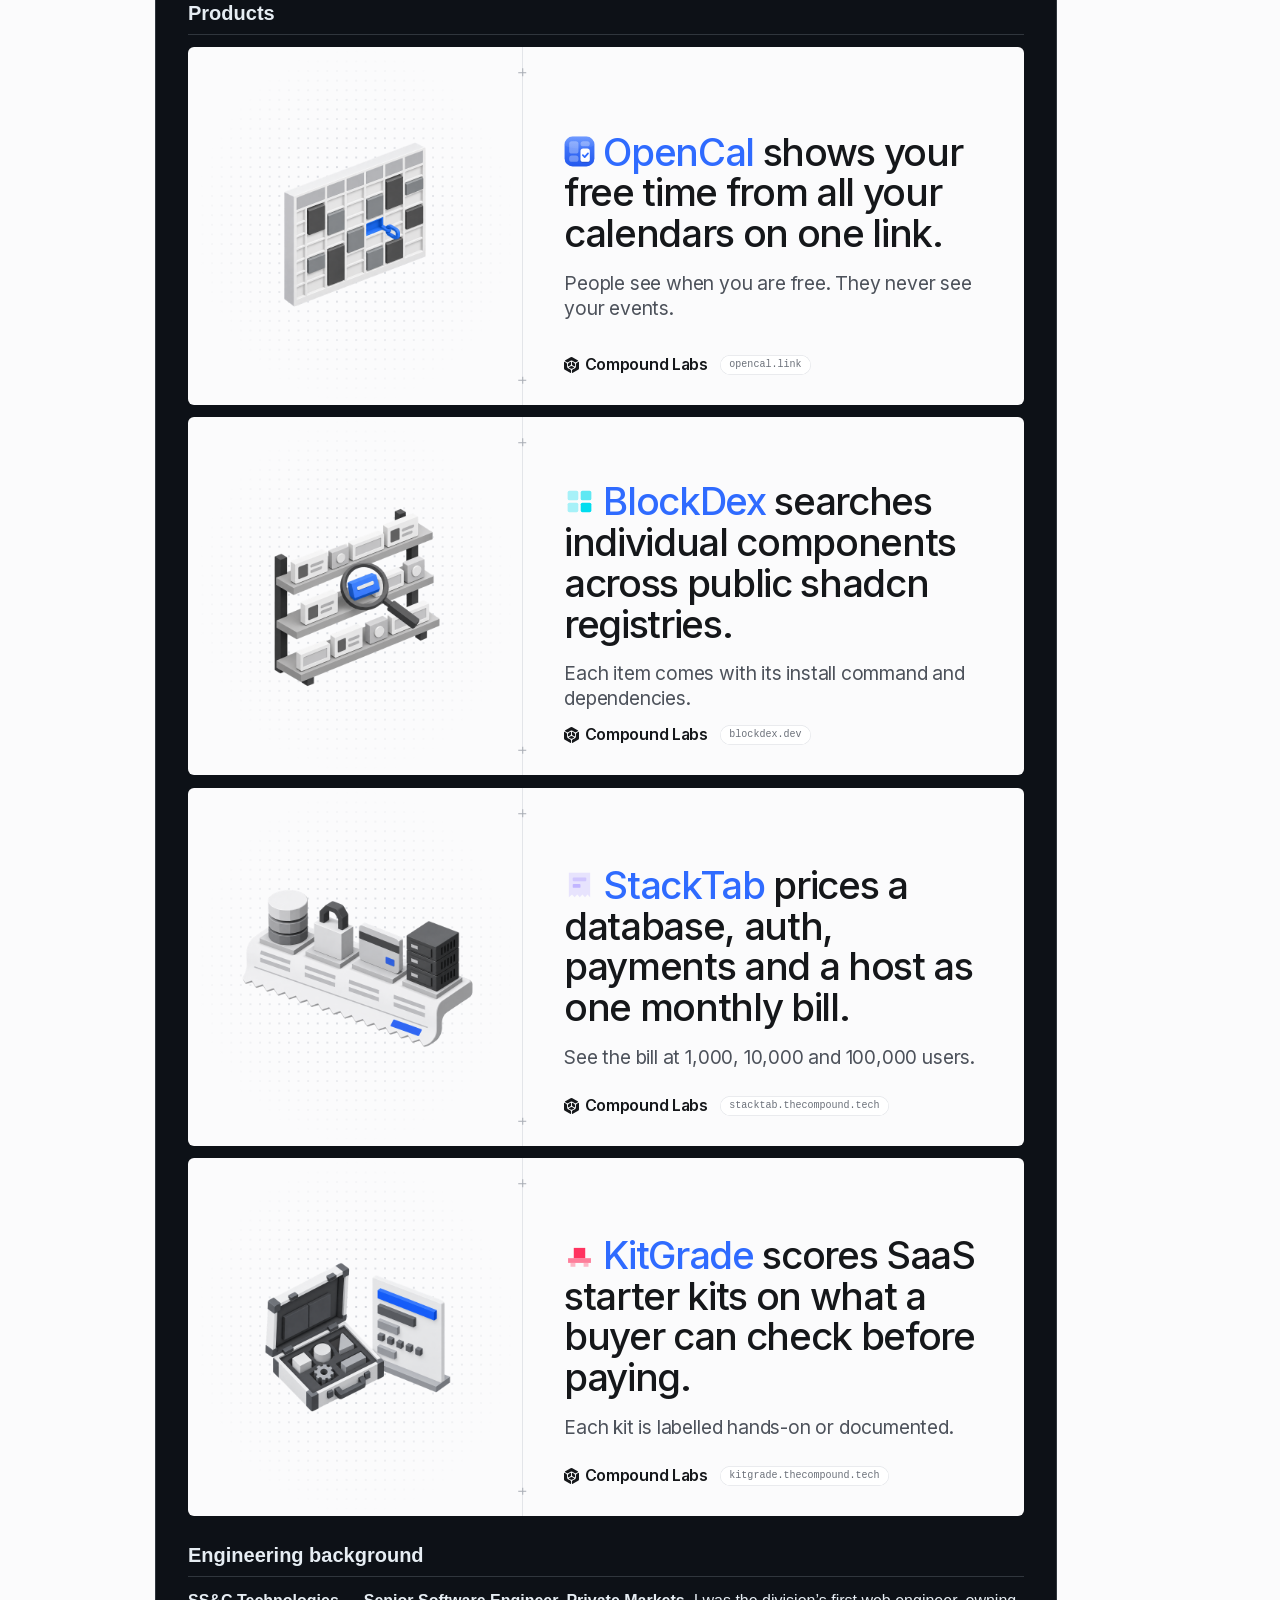
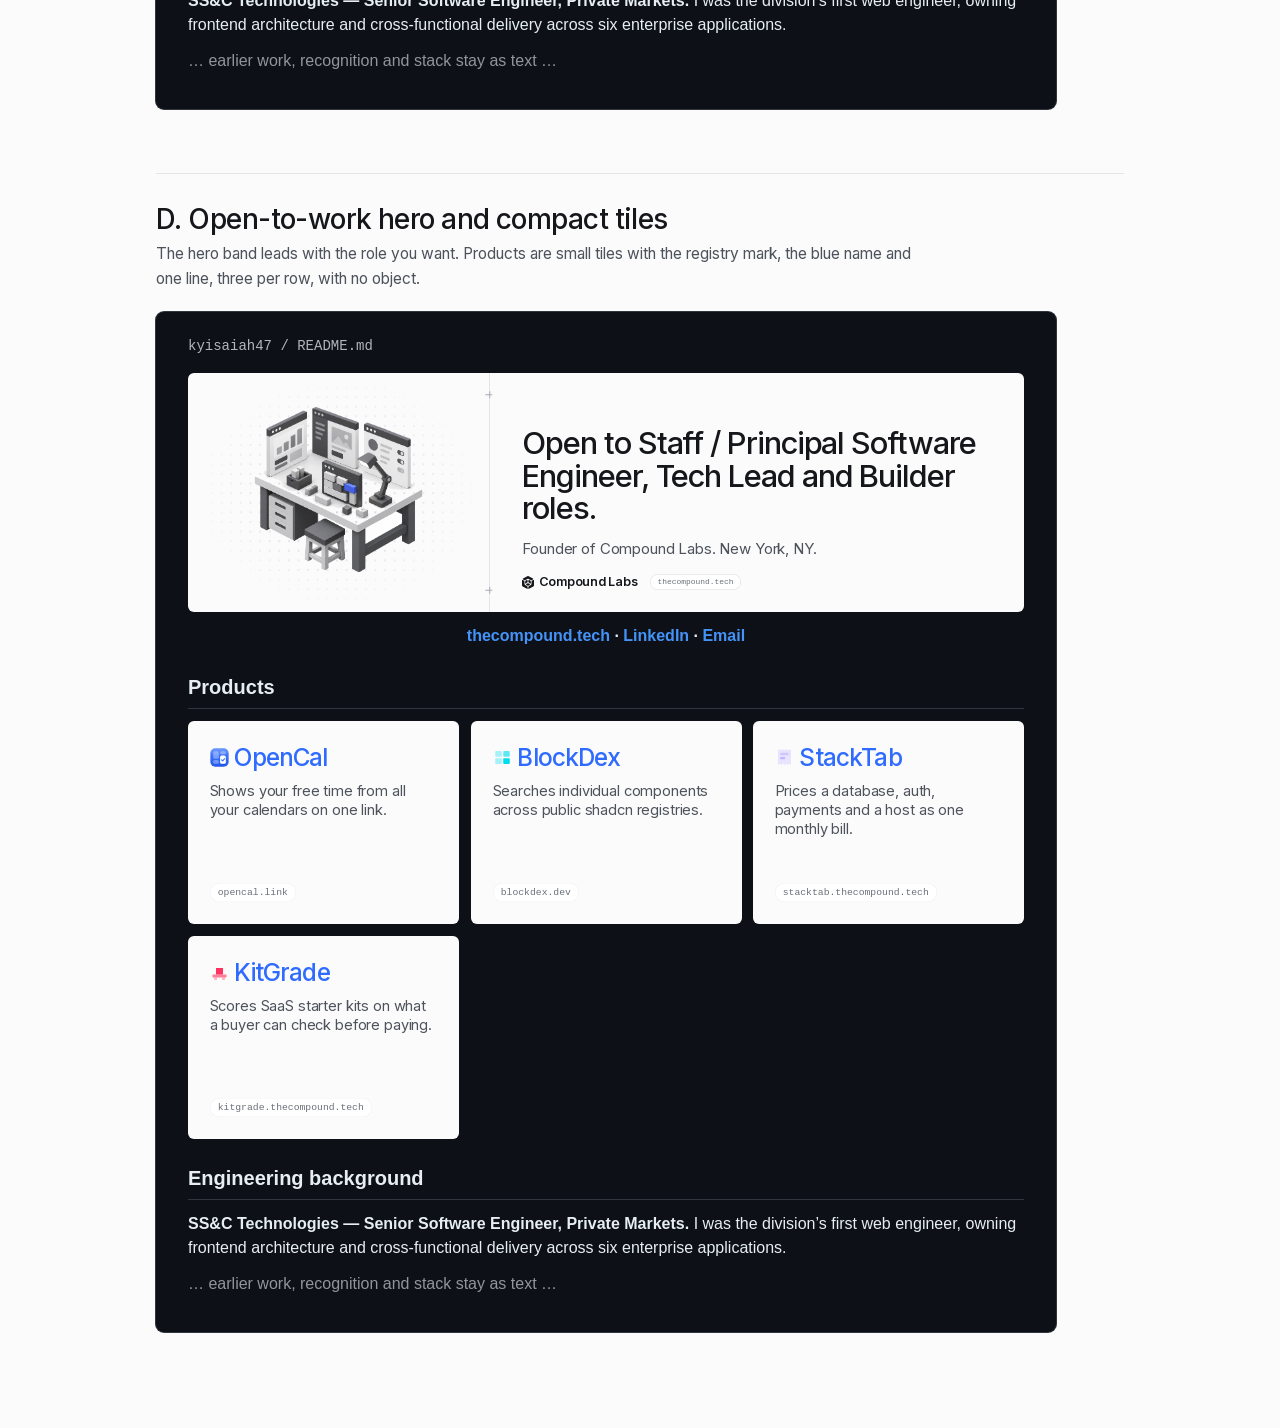
==== commit 0a83ef2c: "README review: open-to-work line from the resume, old intro removed Co-Authored-By: Claude Opus 5.5 " ====
--- a/review/readme-light-2026-10-16/index.html
+++ b/review/readme-light-2026-10-16/index.html
@@ -101,13 +101,13 @@
 const obj = (k, cls='obj') => `<img class="${cls}" src="objects/${k}.png" alt="" onerror="this.outerHTML='<div class=&quot;${cls} pending&quot;>Codex object rendering</div>'">`;
 const mark = (k) => `<img class="pm" src="marks/${k}.svg" alt="">`;
 const grid = '<div class="dots"></div><div class="rail"></div><div class="plus a"></div><div class="plus b"></div>';
-const hero = (h, s, pill='thecompound.tech') => `<a class="gfx hero"><div class="c">${grid}${obj('hero')}<div class="txt"><p class="h">${h}</p><p class="s">${s}</p></div><div class="lock">${LAB}<span class="pill">${pill}</span></div></div></a>`;
+const hero = (h, s, pill='thecompound.tech') => `<a class="gfx hero" href="https://thecompound.tech"><div class="c">${grid}${obj('hero')}<div class="txt"><p class="h">${h}</p><p class="s">${s}</p></div><div class="lock">${LAB}<span class="pill">${pill}</span></div></div></a>`;
 const card = (p) => `<a class="gfx card" href="https://${p.url}"><div class="c">${grid}${obj(p.key)}<div class="txt"><p class="h">${mark(p.key)}<span class="nm">${p.name}</span> ${p.h}</p><p class="s">${p.s}</p></div><div class="lock">${LAB}<span class="pill">${p.url}</span></div></div></a>`;
 const tile = (p) => `<a class="gfx tile" href="https://${p.url}"><div class="c"><div class="dots"></div><div class="txt"><p class="h">${mark(p.key)}<span class="nm">${p.name}</span></p><p class="s">${p.h.charAt(0).toUpperCase()+p.h.slice(1)}</p></div><span class="pill">${p.url}</span></div></a>`;
 const band = (t) => `<div class="gfx band"><div class="c"><div class="dots"></div><div class="rail"></div><div class="txt"><p class="h">${t}</p></div></div></div>`;
 const links = `<p class="links"><a>thecompound.tech</a> · <a>LinkedIn</a> · <a>Email</a></p>`;
-const otw = `<p class="center"><strong>Open to Senior / Staff Full-Stack AI Product Engineer roles.</strong> Full-time · NYC or remote · US citizen · no sponsorship required. <a>Send me the role →</a></p>`;
-const intro = `<p>I have 8+ years as a full-stack engineer, including 3+ at senior level. I do my best work on ambiguous 0→1 builds where I can own the path from research and product strategy through UX, engineering, launch, and operation.</p>`;
+const otw = `<p class="center"><strong>Open to: Staff / Principal Software Engineer · Tech Lead · Builder.</strong> New York, NY. <a>Send me the role →</a></p>`;
+const intro = ``;
 const bg = `<h3>Engineering background</h3><p><strong>SS&amp;C Technologies — Senior Software Engineer, Private Markets.</strong> I was the division’s first web engineer, owning frontend architecture and cross-functional delivery across six enterprise applications.</p><p style="opacity:.6">… earlier work, recognition and stack stay as text …</p>`;
 const table = `<table><tr><th>Product</th><th>What it does</th></tr>${P.map(p=>`<tr><td nowrap><img src="marks/${p.key}.svg" alt=""><a>${p.name}</a></td><td>${p.h.charAt(0).toUpperCase()+p.h.slice(1)}</td></tr>`).join('')}</table>`;
 const H = `Founder of ${CL}, an independent product R&amp;D lab.`;
@@ -120,7 +120,7 @@
   { id:'C', t:'C. One full-width band per product', n:'A hero band, then each featured product as a full-width C1 band stacked down the page. Biggest graphics, fewest products shown.',
     body:()=>`${hero(H,S)}${links}${otw}${intro}<h3>Products</h3><div class="stack">${P.map(card).join('')}</div>${bg}` },
   { id:'D', t:'D. Open-to-work hero and compact tiles', n:'The hero band leads with the role you want. Products are small tiles with the registry mark, the blue name and one line, three per row, with no object.',
-    body:()=>`${hero('Open to Senior and Staff Full-Stack AI Product Engineer roles.',`Founder of ${CL}. NYC or remote. US citizen, no sponsorship required.`)}${links}${intro}<h3>Products</h3><div class="g3">${P.map(tile).join('')}</div>${bg}` },
+    body:()=>`${hero('Open to Staff / Principal Software Engineer, Tech Lead and Builder roles.',`Founder of ${CL}. New York, NY.`)}${links}${intro}<h3>Products</h3><div class="g3">${P.map(tile).join('')}</div>${bg}` },
 ];
 function render(theme){
   document.getElementById('variants').innerHTML = V.map(v=>`<section class="v"><h2>${v.t}</h2><p>${v.n}</p><div class="gh ${theme}"><div class="bar">kyisaiah47 / README.md</div>${v.body()}</div></section>`).join('');
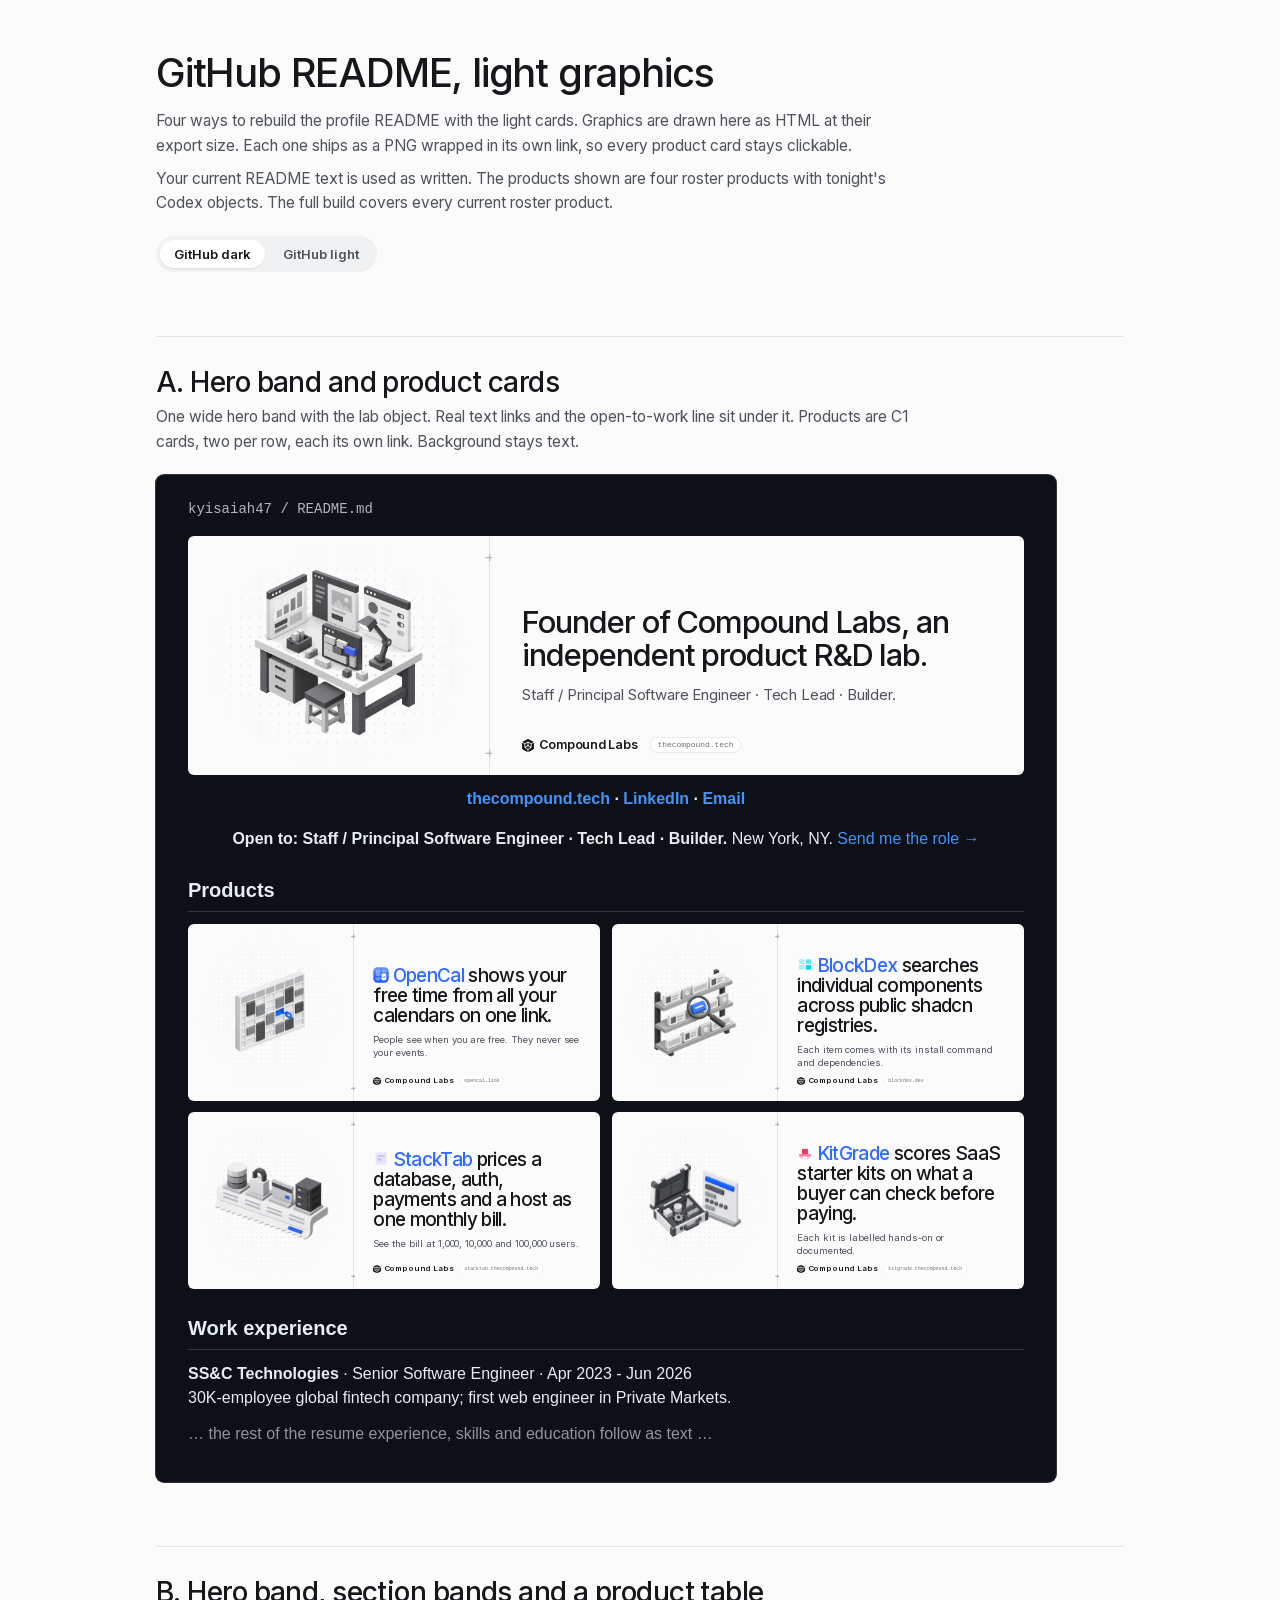
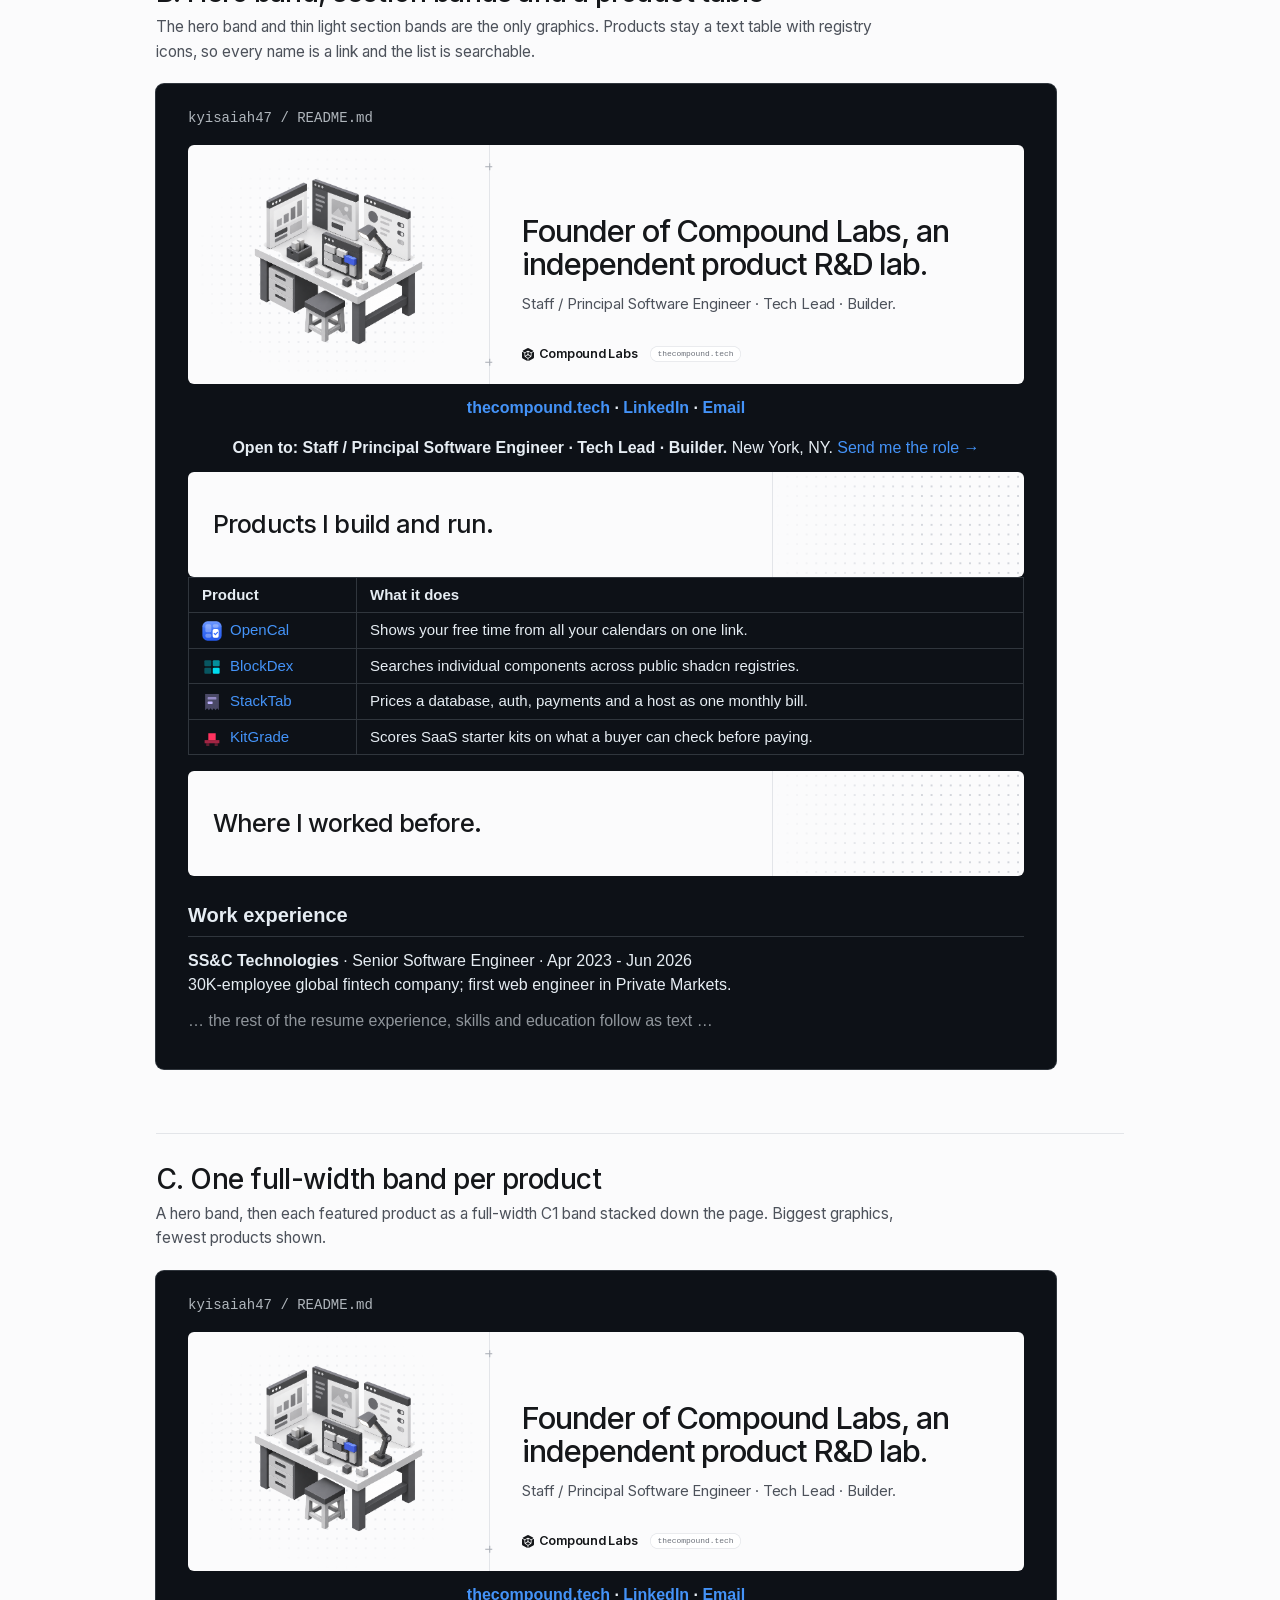
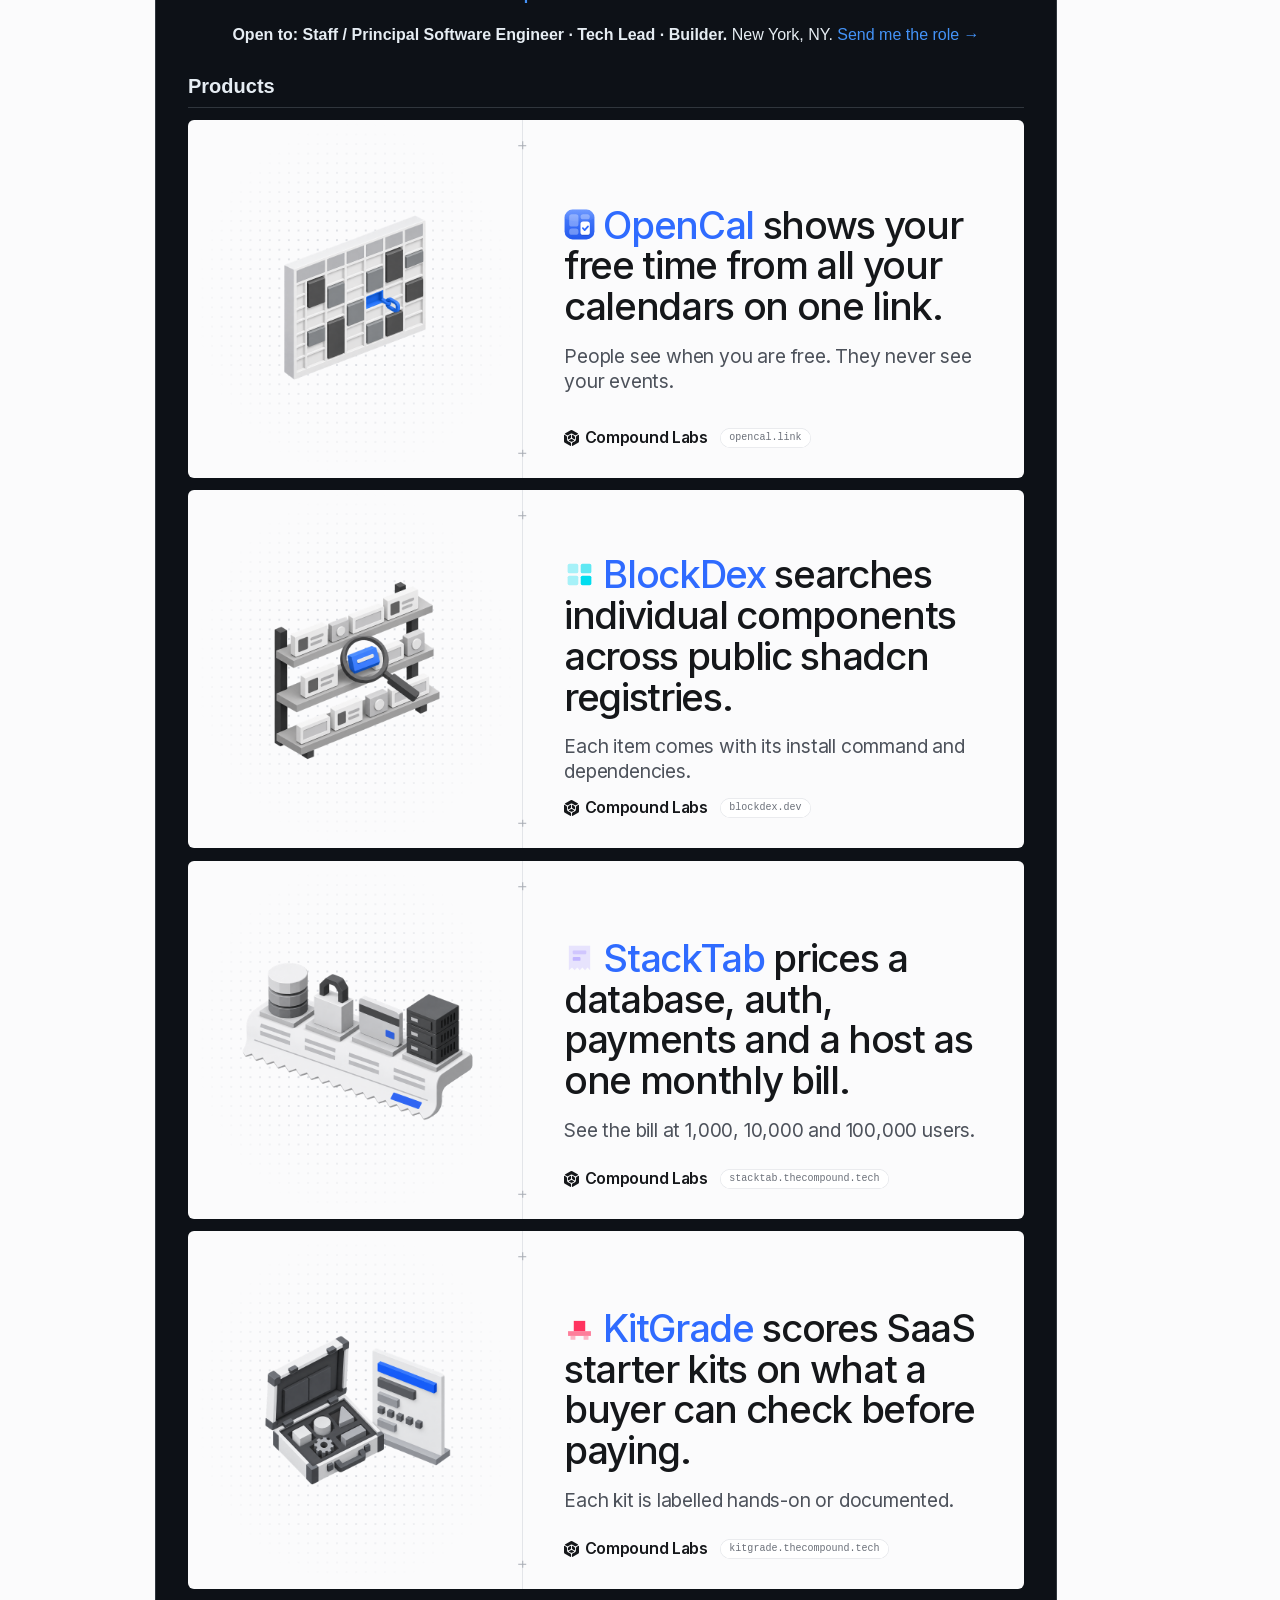
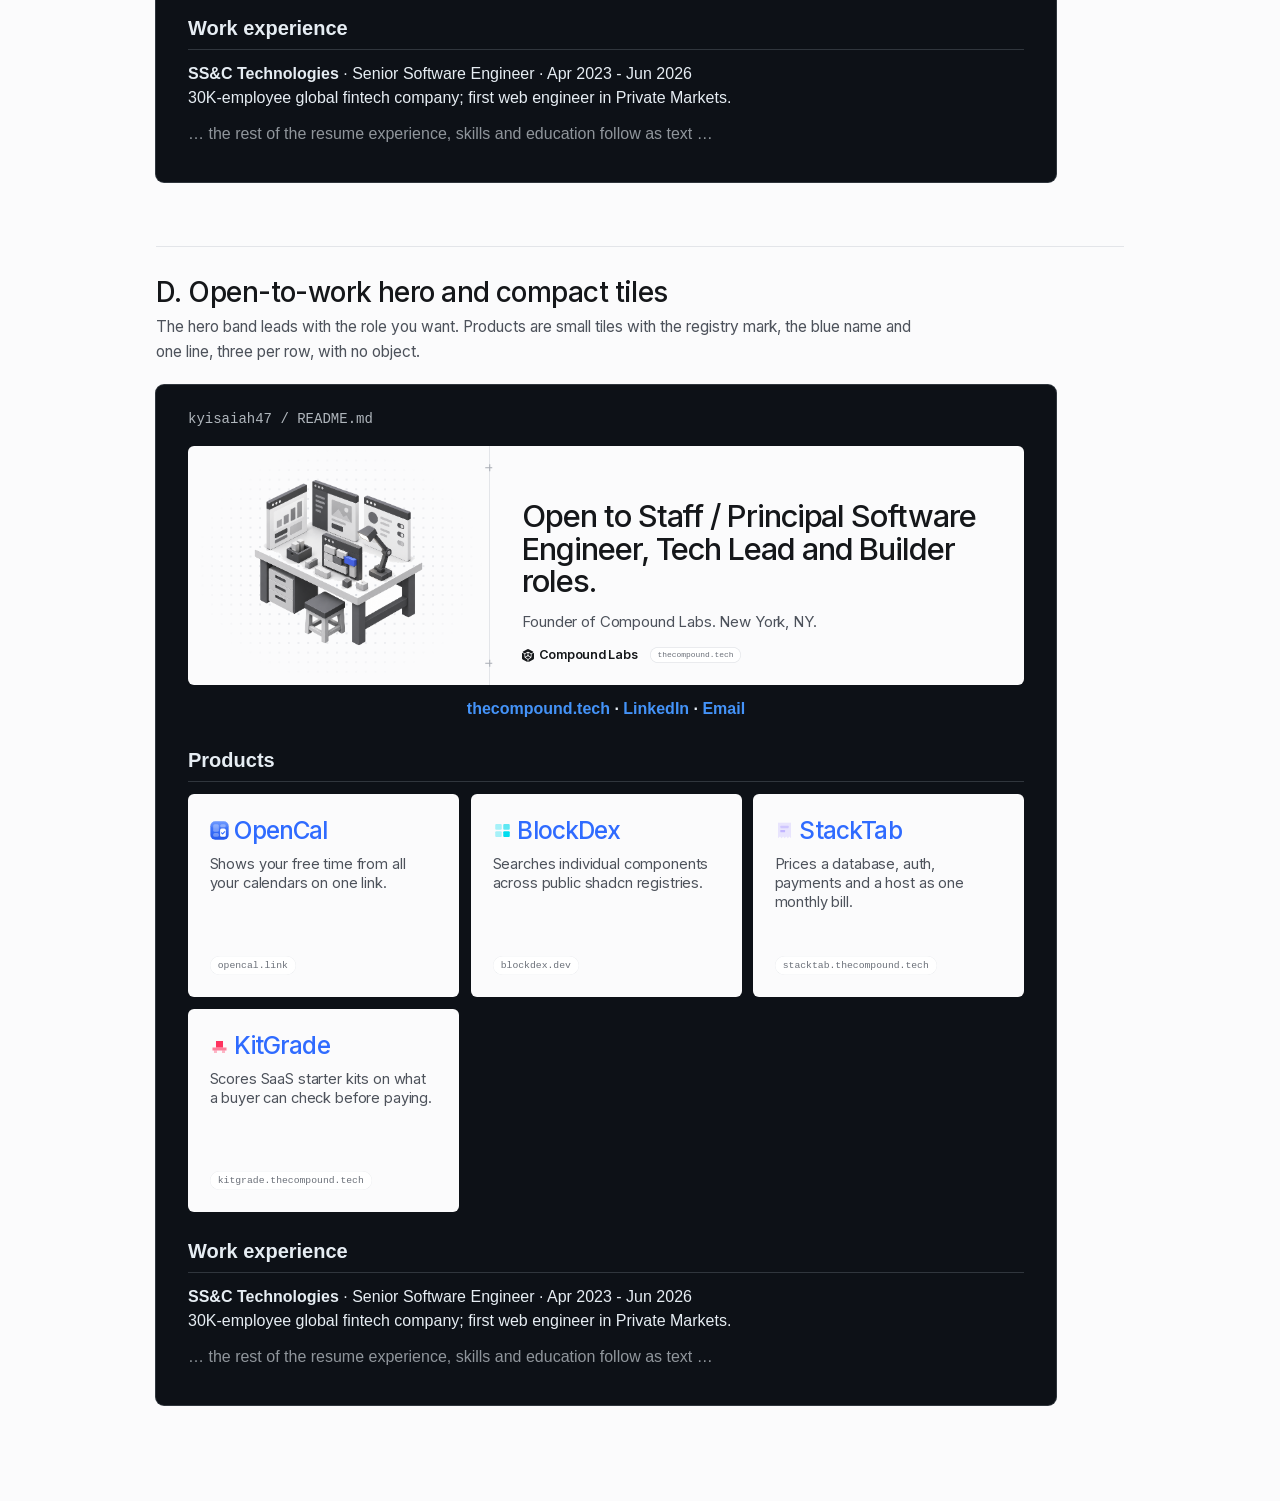
==== commit deac311d: "README review: background sample from the resume Co-Authored-By: Claude Opus 5.5 (1M context) <norep" ====
--- a/review/readme-light-2026-10-16/index.html
+++ b/review/readme-light-2026-10-16/index.html
@@ -108,7 +108,7 @@
 const links = `<p class="links"><a>thecompound.tech</a> · <a>LinkedIn</a> · <a>Email</a></p>`;
 const otw = `<p class="center"><strong>Open to: Staff / Principal Software Engineer · Tech Lead · Builder.</strong> New York, NY. <a>Send me the role →</a></p>`;
 const intro = ``;
-const bg = `<h3>Engineering background</h3><p><strong>SS&amp;C Technologies — Senior Software Engineer, Private Markets.</strong> I was the division’s first web engineer, owning frontend architecture and cross-functional delivery across six enterprise applications.</p><p style="opacity:.6">… earlier work, recognition and stack stay as text …</p>`;
+const bg = `<h3>Work experience</h3><p><strong>SS&amp;C Technologies</strong> · Senior Software Engineer · Apr 2023 - Jun 2026<br>30K-employee global fintech company; first web engineer in Private Markets.</p><p style="opacity:.6">… the rest of the resume experience, skills and education follow as text …</p>`;
 const table = `<table><tr><th>Product</th><th>What it does</th></tr>${P.map(p=>`<tr><td nowrap><img src="marks/${p.key}.svg" alt=""><a>${p.name}</a></td><td>${p.h.charAt(0).toUpperCase()+p.h.slice(1)}</td></tr>`).join('')}</table>`;
 const H = `Founder of ${CL}, an independent product R&amp;D lab.`;
 const S = 'Staff / Principal Software Engineer · Tech Lead · Builder.';
